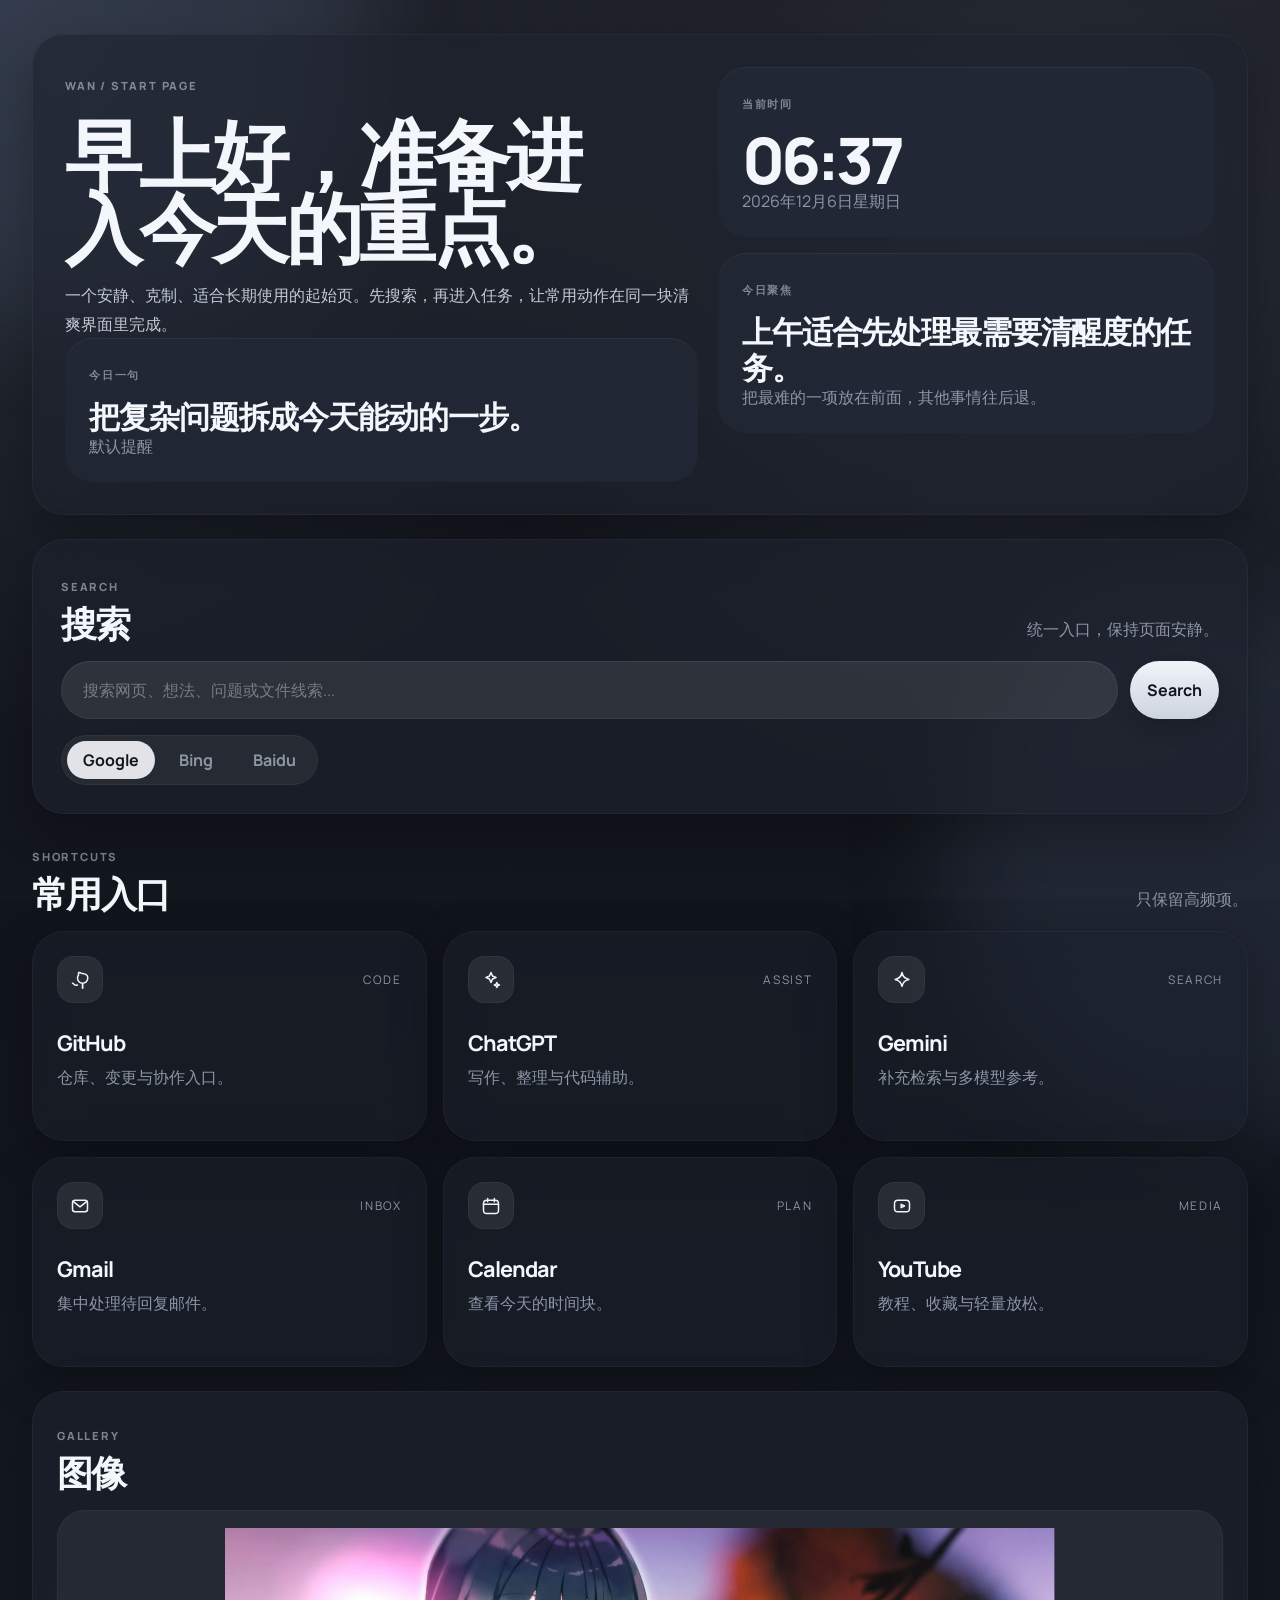
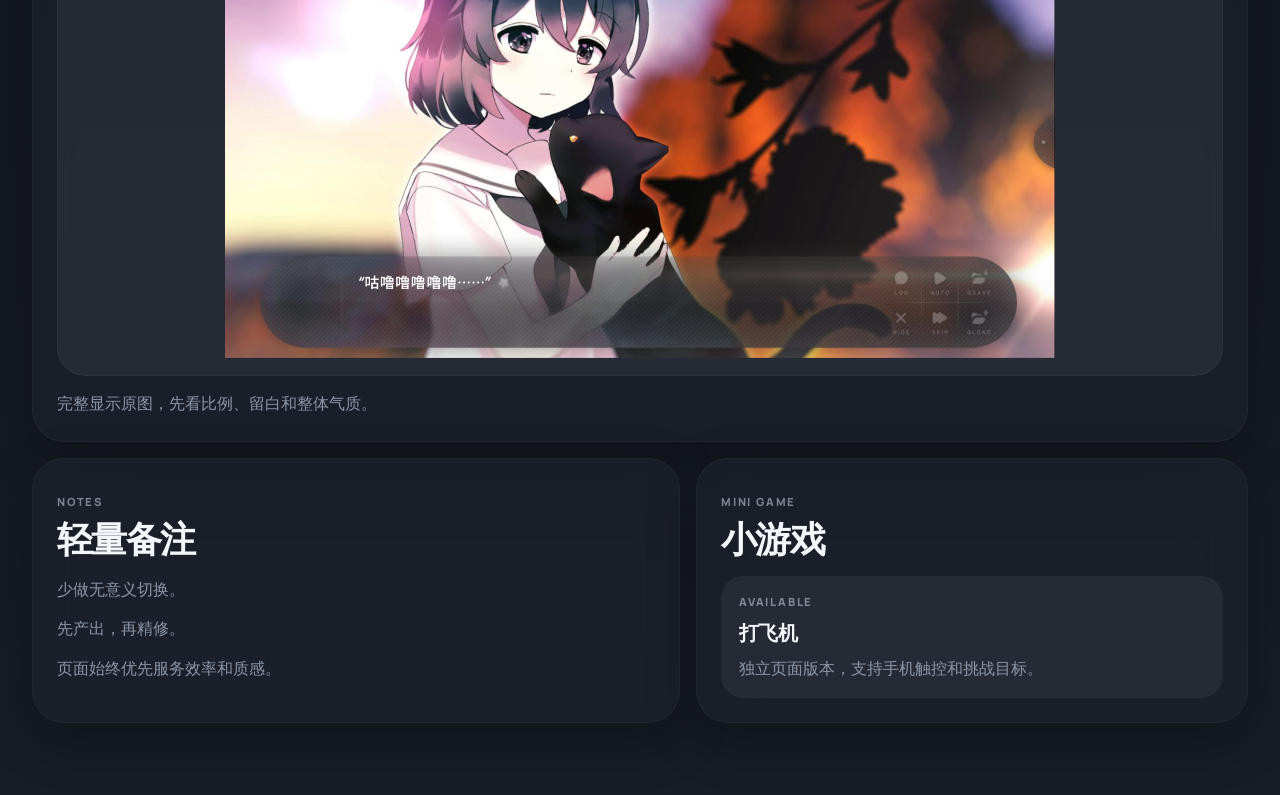
==== index.html @ d05aff0c "Refine start page layout and interactions" ====
<!DOCTYPE html>
<html lang="zh-CN">
  <head>
    <meta charset="UTF-8" />
    <meta name="viewport" content="width=device-width, initial-scale=1.0" />
    <meta
      name="description"
      content="Apple-inspired personal start page for search, shortcuts, and daily focus."
    />
    <title>Wan Start Page</title>
    <link rel="preconnect" href="https://fonts.googleapis.com" />
    <link rel="preconnect" href="https://fonts.gstatic.com" crossorigin />
    <link
      href="https://fonts.googleapis.com/css2?family=Manrope:wght@400;500;600;700;800&display=swap"
      rel="stylesheet"
    />
    <link rel="stylesheet" href="./styles.css" />
  </head>
  <body>
    <div class="page-shell">
      <div class="ambient ambient-top"></div>
      <div class="ambient ambient-bottom"></div>

      <main class="layout">
        <section class="hero glass-card">
          <div class="hero-copy">
            <p class="eyebrow">WAN / START PAGE</p>
            <h1 id="greetingTitle">早上好，准备进入今天的重点。</h1>
            <p class="hero-text">
              一个安静、克制、适合长期使用的起始页。先搜索，再进入任务，让常用动作在同一块清爽界面里完成。
            </p>

            <article class="quote-card interactive-panel" id="quoteCard" role="button" tabindex="0" aria-label="点击切换语录">
              <span class="mini-label">今日一句</span>
              <strong id="quoteText" class="quote-main">先做关键事，再看噪音。</strong>
              <span id="quoteSource" class="quote-meta">语录加载中</span>
            </article>
          </div>

          <aside class="hero-side">
            <article class="time-card">
              <span class="mini-label">当前时间</span>
              <strong id="clockText" class="clock-text">00:00</strong>
              <span id="dateText" class="quote-meta">加载中</span>
            </article>

            <article class="focus-card">
              <span class="mini-label">今日聚焦</span>
              <strong id="focusTitle" class="focus-main">保持一个清晰的主任务。</strong>
              <span id="focusMeta" class="quote-meta">减少上下文切换，给重要事情留完整时间块。</span>
            </article>
          </aside>
        </section>

        <section class="search-panel glass-card">
          <div class="section-heading">
            <div>
              <p class="eyebrow">SEARCH</p>
              <h2>搜索</h2>
            </div>
            <p class="section-copy">统一入口，保持页面安静。</p>
          </div>

          <form id="searchForm" class="search-form">
            <label class="sr-only" for="searchInput">搜索内容</label>
            <input id="searchInput" name="q" type="search" placeholder="搜索网页、想法、问题或文件线索..." autocomplete="off" />
            <button type="submit" class="primary-button">Search</button>
          </form>

          <div class="engine-switch" role="tablist" aria-label="Search engines">
            <button class="engine-pill is-active" type="button" data-engine="google">Google</button>
            <button class="engine-pill" type="button" data-engine="bing">Bing</button>
            <button class="engine-pill" type="button" data-engine="baidu">Baidu</button>
          </div>
        </section>

        <section class="links-panel">
          <div class="section-heading">
            <div>
              <p class="eyebrow">SHORTCUTS</p>
              <h2>常用入口</h2>
            </div>
            <p class="section-copy">只保留高频项。</p>
          </div>

          <div id="quickLinksGrid" class="links-grid"></div>
        </section>

        <section class="dashboard-grid">
          <article class="glass-card gallery-card">
            <div class="section-heading compact">
              <div>
                <p class="eyebrow">GALLERY</p>
                <h2>图像</h2>
              </div>
            </div>

            <div class="gallery-frame interactive-panel" id="galleryFrame" role="button" tabindex="0" aria-label="点击切换图片">
              <img id="galleryImage" src="./assets/gallery/hero-reference.jpg" alt="Gallery preview" />
            </div>
            <p id="galleryCaption" class="section-copy gallery-caption">完整显示原图，观察比例与气质。</p>
          </article>

          <article class="glass-card notes-card">
            <div class="section-heading compact">
              <div>
                <p class="eyebrow">NOTES</p>
                <h2>轻量备注</h2>
              </div>
            </div>

            <div class="notes-body">
              <p>少做无意义切换。</p>
              <p>先产出，再精修。</p>
              <p>页面始终优先服务效率和质感。</p>
            </div>
          </article>

          <article class="glass-card game-card">
            <div class="section-heading compact">
              <div>
                <p class="eyebrow">MINI GAME</p>
                <h2>小游戏</h2>
              </div>
            </div>

            <a class="game-entry" href="./games/shooter.html">
              <span class="mini-label">AVAILABLE</span>
              <strong>打飞机</strong>
              <span class="quote-meta">独立页面版本，支持手机触控和挑战目标。</span>
            </a>
          </article>
        </section>
      </main>
    </div>

    <script src="./script.js"></script>
  </body>
</html>
---- styles.css ----
:root {
  --bg: #0d1016;
  --bg-2: #171c25;
  --surface: rgba(29, 35, 46, 0.62);
  --surface-strong: rgba(35, 42, 54, 0.76);
  --surface-soft: rgba(28, 34, 44, 0.52);
  --text: #f3f6fb;
  --text-soft: #c3cad6;
  --text-faint: #8d96a7;
  --line: rgba(255, 255, 255, 0.06);
  --shadow: 0 18px 50px rgba(0, 0, 0, 0.28);
  --shadow-hover: 0 22px 58px rgba(0, 0, 0, 0.34);
  --focus-ring: rgba(166, 176, 193, 0.2);
  --accent: #d3d9e4;
  --accent-strong: #f1f4fa;
  --radius-hero: 32px;
  --radius-card: 28px;
  --radius-inner: 22px;
  --space-1: 12px;
  --space-2: 16px;
  --space-3: 20px;
  --space-4: 24px;
  --space-5: 28px;
  --space-6: 32px;
  --max-width: 1260px;
}

* {
  box-sizing: border-box;
}

html,
body {
  min-height: 100%;
}

body {
  margin: 0;
  color: var(--text);
  font-family: "Manrope", sans-serif;
  background:
    radial-gradient(circle at top left, rgba(110, 126, 158, 0.22), transparent 28%),
    radial-gradient(circle at 82% 8%, rgba(140, 154, 182, 0.16), transparent 26%),
    linear-gradient(180deg, var(--bg) 0%, var(--bg-2) 100%);
  opacity: 0;
  transition: opacity 700ms ease;
}

body.is-ready {
  opacity: 1;
}

body::before {
  content: "";
  position: fixed;
  inset: 0;
  pointer-events: none;
  background: linear-gradient(rgba(255, 255, 255, 0.04), rgba(255, 255, 255, 0.01));
}

.page-shell {
  position: relative;
  overflow: hidden;
}

.ambient {
  position: fixed;
  width: 34rem;
  height: 34rem;
  border-radius: 999px;
  filter: blur(50px);
  pointer-events: none;
  opacity: 0.65;
}

.ambient-top {
  top: -13rem;
  left: -11rem;
  background: rgba(90, 106, 136, 0.34);
}

.ambient-bottom {
  right: -13rem;
  bottom: -15rem;
  background: rgba(72, 84, 108, 0.42);
}

.layout {
  position: relative;
  z-index: 1;
  max-width: var(--max-width);
  margin: 0 auto;
  padding: 34px 22px 72px;
}

.glass-card {
  background: var(--surface);
  border: 1px solid rgba(255, 255, 255, 0.04);
  border-radius: var(--radius-hero);
  box-shadow: var(--shadow);
  backdrop-filter: blur(22px);
  -webkit-backdrop-filter: blur(22px);
}

.hero,
.search-panel,
.gallery-card,
.notes-card,
.game-card,
.link-card {
  transition: transform 220ms ease, box-shadow 220ms ease, background 220ms ease;
}

.hero:hover,
.search-panel:hover,
.gallery-card:hover,
.notes-card:hover,
.game-card:hover,
.link-card:hover {
  transform: translateY(-2px);
  box-shadow: var(--shadow-hover);
}

.eyebrow,
.mini-label {
  display: inline-block;
  letter-spacing: 0.16em;
  text-transform: uppercase;
  font-size: 0.7rem;
  color: rgba(198, 206, 219, 0.58);
  font-weight: 800;
}

.hero {
  display: grid;
  grid-template-columns: minmax(0, 1.12fr) minmax(320px, 0.88fr);
  gap: var(--space-3);
  padding: 32px;
}

.hero-copy h1,
.section-heading h2,
.link-title {
  margin: 0;
  letter-spacing: -0.045em;
}

.hero-copy h1 {
  margin-top: 14px;
  max-width: 10ch;
  font-size: clamp(3rem, 6vw, 5.35rem);
  line-height: 0.94;
  font-weight: 800;
}

.hero-text {
  max-width: 42rem;
  margin: 18px 0 0;
  color: var(--text-soft);
  font-size: 1rem;
  line-height: 1.8;
}

.subtle-button,
.primary-button {
  min-height: 44px;
  padding: 0 17px;
  border: 0;
  border-radius: 999px;
  font: inherit;
  font-weight: 700;
  cursor: pointer;
  transition: transform 200ms ease, background 200ms ease, box-shadow 200ms ease, color 200ms ease;
}

.subtle-button {
  color: var(--accent);
  background: rgba(255, 255, 255, 0.08);
  box-shadow: inset 0 0 0 1px rgba(255, 255, 255, 0.05);
}

.primary-button {
  color: #11151c;
  background: linear-gradient(180deg, #f0f3f9 0%, #ccd4df 100%);
  box-shadow: 0 10px 22px rgba(0, 0, 0, 0.16);
}

.subtle-button:hover,
.subtle-button:focus-visible,
.primary-button:hover,
.primary-button:focus-visible,
.engine-pill:hover,
.engine-pill:focus-visible,
.glass-card:active,
.link-card:active,
.game-entry:hover,
.game-entry:focus-visible,
.interactive-panel:active {
  transform: translateY(-1px);
}

.glass-card:active,
.link-card:active,
.game-entry:active,
.interactive-panel:active {
  transform: translateY(1px) scale(0.996);
}

.subtle-button:focus-visible,
.primary-button:focus-visible,
.search-form input:focus-visible,
.engine-pill:focus-visible,
.interactive-panel:focus-visible,
.link-card:focus-visible,
.game-entry:focus-visible {
  outline: none;
  box-shadow: 0 0 0 4px var(--focus-ring);
}

.quote-card,
.time-card,
.focus-card {
  padding: 24px;
  border-radius: var(--radius-card);
  background: var(--surface-strong);
  box-shadow: inset 0 1px 0 rgba(255, 255, 255, 0.05);
}

.hero-side {
  display: grid;
  gap: var(--space-2);
  align-content: start;
}

.quote-main,
.focus-main {
  display: block;
  margin-top: 14px;
  font-size: clamp(1.38rem, 2.7vw, 1.96rem);
  line-height: 1.16;
  font-weight: 700;
  letter-spacing: -0.035em;
}

.clock-text {
  display: block;
  margin-top: 18px;
  font-size: clamp(2.8rem, 5vw, 4.5rem);
  line-height: 0.92;
  letter-spacing: -0.06em;
  font-weight: 800;
}

.quote-meta,
.section-copy,
.notes-body p,
.link-description,
.gallery-caption {
  color: var(--text-faint);
}

.search-panel,
.links-panel,
.dashboard-grid {
  margin-top: 24px;
}

.search-panel {
  padding: 28px;
}

.section-heading {
  display: flex;
  align-items: end;
  justify-content: space-between;
  gap: var(--space-2);
  margin-bottom: 18px;
}

.section-heading.compact {
  align-items: start;
  margin-bottom: 18px;
}

.section-heading h2 {
  font-size: clamp(1.78rem, 3vw, 2.28rem);
  line-height: 1.04;
  font-weight: 750;
}

.section-copy {
  margin: 0;
  max-width: 24rem;
  line-height: 1.68;
  text-align: right;
}

.search-form {
  display: flex;
  gap: var(--space-1);
}

.search-form input {
  flex: 1;
  min-width: 0;
  min-height: 58px;
  padding: 0 22px;
  font: inherit;
  font-size: 1rem;
  color: var(--text);
  background: rgba(255, 255, 255, 0.09);
  border: 0;
  border-radius: 999px;
  box-shadow:
    inset 0 0 0 1px rgba(255, 255, 255, 0.05),
    inset 0 1px 0 rgba(255, 255, 255, 0.04);
}

.search-form input::placeholder {
  color: rgba(205, 211, 222, 0.46);
}

.engine-switch {
  display: inline-flex;
  gap: 8px;
  margin-top: 16px;
  padding: 6px;
  border-radius: 999px;
  background: rgba(255, 255, 255, 0.06);
  box-shadow: inset 0 0 0 1px rgba(255, 255, 255, 0.04);
}

.engine-pill {
  min-height: 38px;
  padding: 0 16px;
  border: 0;
  border-radius: 999px;
  background: transparent;
  color: var(--text-faint);
  font: inherit;
  font-weight: 700;
  cursor: pointer;
  transition: background 200ms ease, color 200ms ease, transform 200ms ease;
}

.engine-pill.is-active {
  background: rgba(241, 244, 250, 0.92);
  color: #12161d;
}

.links-grid {
  display: grid;
  grid-template-columns: repeat(3, minmax(0, 1fr));
  gap: var(--space-2);
}

.link-card {
  display: flex;
  flex-direction: column;
  min-height: 210px;
  padding: 24px;
  color: inherit;
  text-decoration: none;
  background: var(--surface-soft);
}

.link-top {
  display: flex;
  align-items: center;
  justify-content: space-between;
  gap: 14px;
}

.link-icon {
  display: inline-flex;
  align-items: center;
  justify-content: center;
  width: 2.9rem;
  height: 2.9rem;
  border-radius: 16px;
  background: rgba(255, 255, 255, 0.08);
  box-shadow: inset 0 0 0 1px rgba(255, 255, 255, 0.04);
  color: var(--accent-strong);
}

.link-icon svg {
  width: 20px;
  height: 20px;
  stroke: currentColor;
}

.link-domain {
  color: var(--text-faint);
  font-size: 0.74rem;
  letter-spacing: 0.14em;
  text-transform: uppercase;
}

.link-title {
  margin-top: 28px;
  font-size: 1.35rem;
  font-weight: 740;
  line-height: 1.1;
}

.link-description {
  margin: 10px 0 0;
  line-height: 1.72;
}

.dashboard-grid {
  display: grid;
  grid-template-columns: 1.08fr 0.92fr;
  gap: var(--space-2);
}

.gallery-card,
.notes-card,
.game-card {
  padding: 24px;
}

.gallery-card {
  grid-column: span 2;
}

.gallery-frame {
  display: flex;
  align-items: center;
  justify-content: center;
  min-height: 290px;
  margin-top: 6px;
  padding: 18px;
  border-radius: var(--radius-card);
  background: rgba(255, 255, 255, 0.05);
  box-shadow: inset 0 0 0 1px rgba(255, 255, 255, 0.04);
  overflow: hidden;
}

.gallery-frame img {
  display: block;
  width: 100%;
  height: auto;
  max-height: 430px;
  object-fit: contain;
}

.gallery-caption {
  margin-top: 14px;
  text-align: left;
}

.notes-body p {
  margin: 0 0 12px;
  line-height: 1.72;
}

.notes-body p:last-child {
  margin-bottom: 0;
}

.game-entry {
  display: grid;
  gap: 10px;
  margin-top: 2px;
  padding: 18px;
  border-radius: var(--radius-inner);
  background: rgba(255, 255, 255, 0.05);
  text-decoration: none;
  color: inherit;
}

.interactive-panel {
  cursor: pointer;
  user-select: none;
}

.interactive-panel:hover {
  transform: translateY(-1px);
}

.game-entry strong {
  font-size: 1.24rem;
  letter-spacing: -0.03em;
}

.sr-only {
  position: absolute;
  width: 1px;
  height: 1px;
  padding: 0;
  margin: -1px;
  overflow: hidden;
  clip: rect(0, 0, 0, 0);
  white-space: nowrap;
  border: 0;
}

@media (max-width: 960px) {
  .hero,
  .dashboard-grid,
  .links-grid {
    grid-template-columns: 1fr;
  }

  .gallery-card {
    grid-column: span 1;
  }

  .section-heading {
    flex-direction: column;
    align-items: start;
  }

  .section-copy {
    text-align: left;
  }
}

@media (max-width: 640px) {
  .layout {
    padding: 18px 14px 42px;
  }

  .hero,
  .search-panel,
  .gallery-card,
  .notes-card,
  .game-card,
  .link-card {
    padding: 20px;
  }

  .search-form {
    flex-direction: column;
  }

  .primary-button {
    min-height: 52px;
  }

  .engine-switch {
    width: 100%;
    justify-content: space-between;
  }

  .engine-pill {
    flex: 1;
  }

  .hero-copy h1 {
    max-width: none;
  }

  .clock-text {
    font-size: 3rem;
  }
}
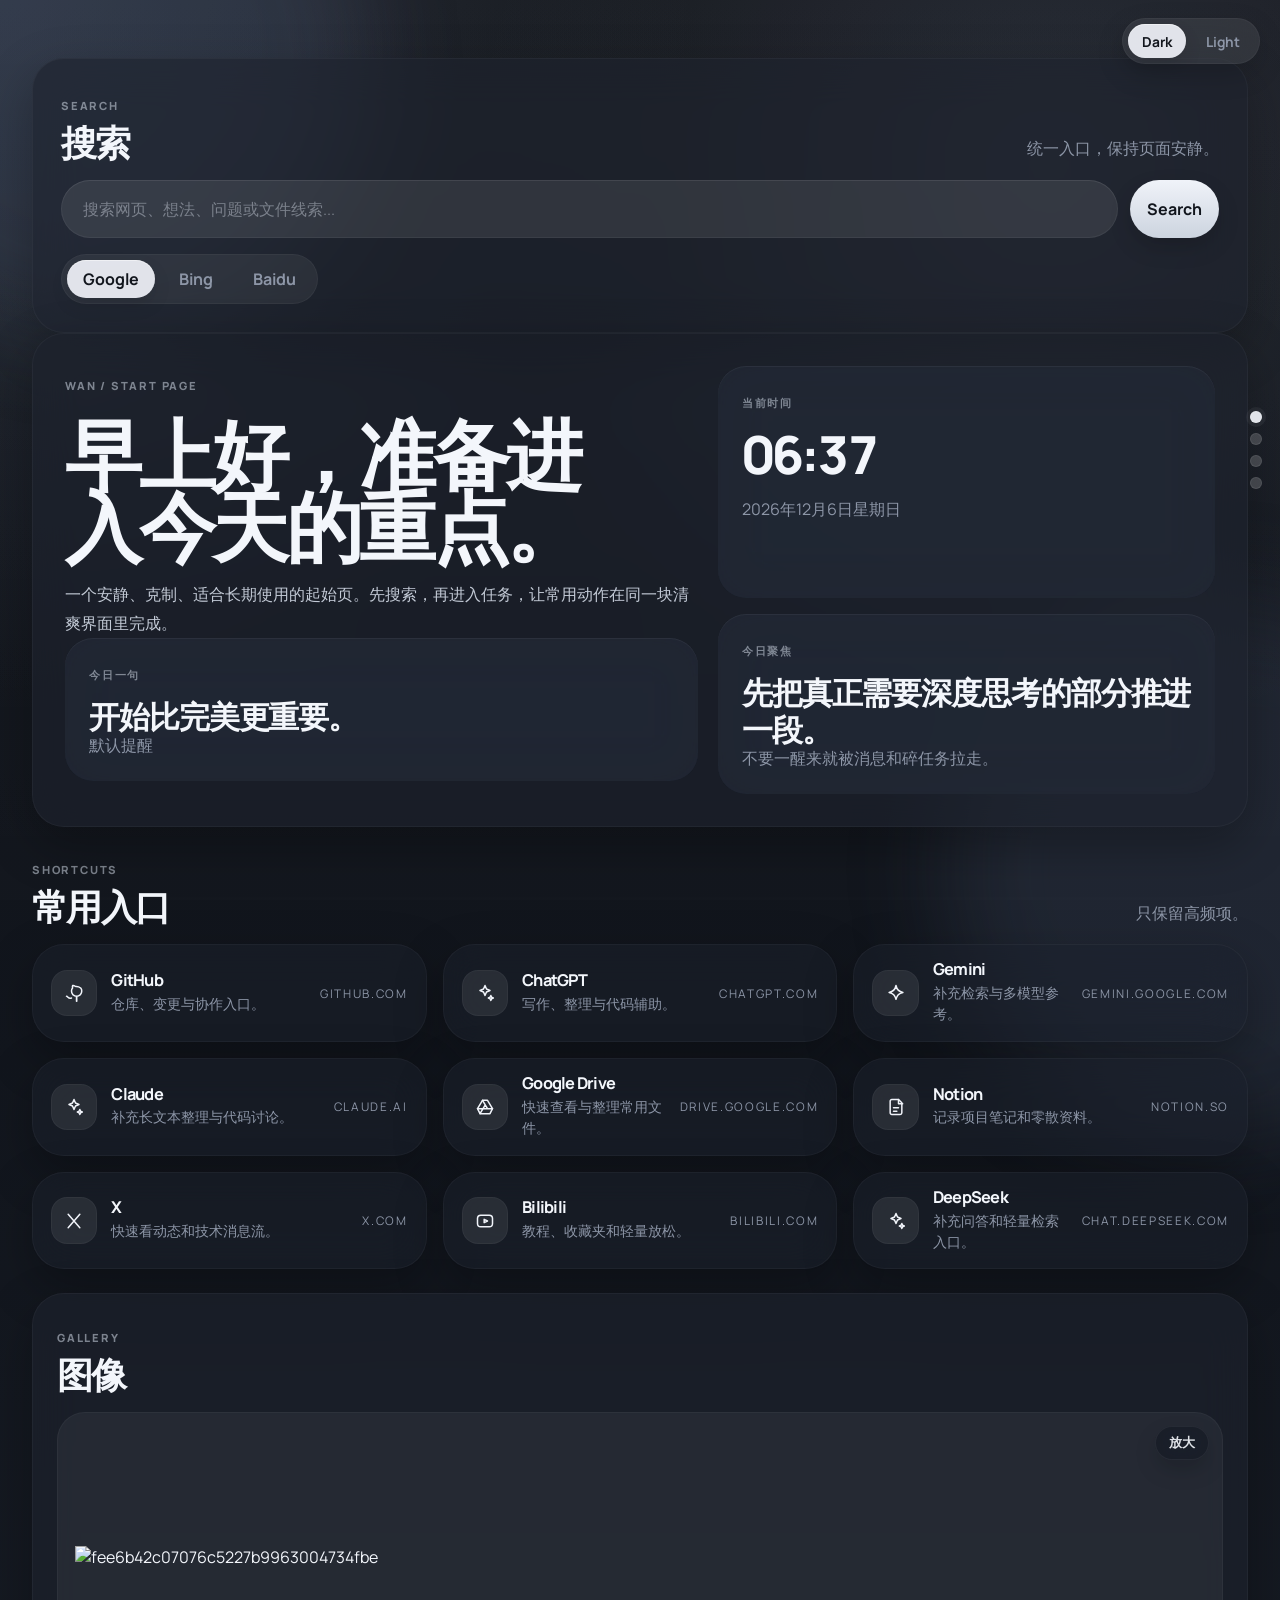
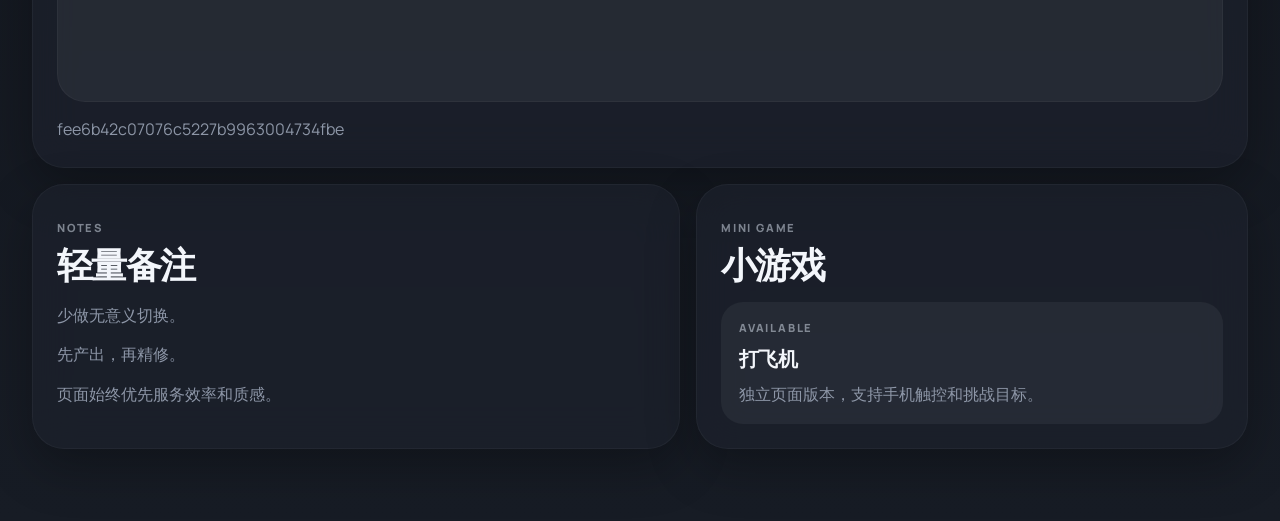
==== commit 63a94226: "Improve gallery workflow and interaction polish" ====
--- a/index.html
+++ b/index.html
@@ -21,8 +21,21 @@
       <div class="ambient ambient-top"></div>
       <div class="ambient ambient-bottom"></div>
 
+      <div class="theme-switch" role="group" aria-label="主题切换">
+        <span class="segment-highlight" aria-hidden="true"></span>
+        <button id="themeDarkButton" class="theme-button is-active" type="button" aria-pressed="true">Dark</button>
+        <button id="themeLightButton" class="theme-button" type="button" aria-pressed="false">Light</button>
+      </div>
+
+      <nav class="section-rail" aria-label="页面导航">
+        <button class="rail-dot is-active" type="button" data-target="searchSection" data-label="搜索"></button>
+        <button class="rail-dot" type="button" data-target="heroSection" data-label="首页"></button>
+        <button class="rail-dot" type="button" data-target="shortcutsSection" data-label="常用入口"></button>
+        <button class="rail-dot" type="button" data-target="dashboardSection" data-label="下方卡片"></button>
+      </nav>
+
       <main class="layout">
-        <section class="hero glass-card">
+        <section class="hero glass-card" id="heroSection">
           <div class="hero-copy">
             <p class="eyebrow">WAN / START PAGE</p>
             <h1 id="greetingTitle">早上好，准备进入今天的重点。</h1>
@@ -38,13 +51,13 @@
           </div>
 
           <aside class="hero-side">
-            <article class="time-card">
+            <article class="time-card interactive-panel" id="timeCard" role="button" tabindex="0" aria-label="点击切换详细时间显示">
               <span class="mini-label">当前时间</span>
               <strong id="clockText" class="clock-text">00:00</strong>
               <span id="dateText" class="quote-meta">加载中</span>
             </article>
 
-            <article class="focus-card">
+            <article class="focus-card interactive-panel" id="focusCard" role="button" tabindex="0" aria-label="点击切换今日聚焦文案">
               <span class="mini-label">今日聚焦</span>
               <strong id="focusTitle" class="focus-main">保持一个清晰的主任务。</strong>
               <span id="focusMeta" class="quote-meta">减少上下文切换，给重要事情留完整时间块。</span>
@@ -52,7 +65,7 @@
           </aside>
         </section>
 
-        <section class="search-panel glass-card">
+        <section class="search-panel glass-card" id="searchSection">
           <div class="section-heading">
             <div>
               <p class="eyebrow">SEARCH</p>
@@ -68,13 +81,14 @@
           </form>
 
           <div class="engine-switch" role="tablist" aria-label="Search engines">
+            <span class="segment-highlight" aria-hidden="true"></span>
             <button class="engine-pill is-active" type="button" data-engine="google">Google</button>
             <button class="engine-pill" type="button" data-engine="bing">Bing</button>
             <button class="engine-pill" type="button" data-engine="baidu">Baidu</button>
           </div>
         </section>
 
-        <section class="links-panel">
+        <section class="links-panel" id="shortcutsSection">
           <div class="section-heading">
             <div>
               <p class="eyebrow">SHORTCUTS</p>
@@ -86,7 +100,7 @@
           <div id="quickLinksGrid" class="links-grid"></div>
         </section>
 
-        <section class="dashboard-grid">
+        <section class="dashboard-grid" id="dashboardSection">
           <article class="glass-card gallery-card">
             <div class="section-heading compact">
               <div>
@@ -96,6 +110,9 @@
             </div>
 
             <div class="gallery-frame interactive-panel" id="galleryFrame" role="button" tabindex="0" aria-label="点击切换图片">
+              <button id="galleryZoomButton" class="gallery-zoom-button" type="button" aria-label="放大查看当前图片">
+                放大
+              </button>
               <img id="galleryImage" src="./assets/gallery/hero-reference.jpg" alt="Gallery preview" />
             </div>
             <p id="galleryCaption" class="section-copy gallery-caption">完整显示原图，观察比例与气质。</p>
@@ -134,6 +151,12 @@
       </main>
     </div>
 
+    <div id="galleryLightbox" class="gallery-lightbox" aria-hidden="true">
+      <button id="galleryLightboxClose" class="gallery-lightbox-close" type="button" aria-label="关闭放大预览">关闭</button>
+      <img id="galleryLightboxImage" class="gallery-lightbox-image" src="" alt="" />
+      <p id="galleryLightboxCaption" class="gallery-lightbox-caption"></p>
+    </div>
+
     <script src="./script.js"></script>
   </body>
 </html>
--- a/styles.css
+++ b/styles.css
@@ -25,6 +25,23 @@
   --max-width: 1260px;
 }
 
+body[data-theme="light"] {
+  --bg: #f3f4f6;
+  --bg-2: #eceef1;
+  --surface: rgba(255, 255, 255, 0.7);
+  --surface-strong: rgba(255, 255, 255, 0.82);
+  --surface-soft: rgba(255, 255, 255, 0.52);
+  --text: #13161b;
+  --text-soft: #4a5160;
+  --text-faint: #7d8593;
+  --line: rgba(15, 23, 36, 0.05);
+  --shadow: 0 18px 50px rgba(21, 29, 43, 0.06);
+  --shadow-hover: 0 22px 58px rgba(21, 29, 43, 0.09);
+  --focus-ring: rgba(162, 173, 191, 0.28);
+  --accent: #5a6577;
+  --accent-strong: #252b35;
+}
+
 * {
   box-sizing: border-box;
 }
@@ -46,6 +63,29 @@
   transition: opacity 700ms ease;
 }
 
+body,
+body *:not(input):not(textarea):not([contenteditable="true"]) {
+  -webkit-user-select: none;
+  user-select: none;
+}
+
+input,
+textarea,
+[contenteditable="true"] {
+  -webkit-user-select: text;
+  user-select: text;
+}
+
+body *::selection {
+  background: transparent;
+}
+
+input::selection,
+textarea::selection,
+[contenteditable="true"]::selection {
+  background: rgba(124, 148, 255, 0.28);
+}
+
 body.is-ready {
   opacity: 1;
 }
@@ -63,6 +103,176 @@
   overflow: hidden;
 }
 
+.theme-switch {
+  position: fixed;
+  top: 18px;
+  right: 20px;
+  z-index: 3;
+  display: inline-flex;
+  gap: 6px;
+  padding: 6px;
+  border-radius: 999px;
+  background: rgba(255, 255, 255, 0.08);
+  box-shadow:
+    inset 0 0 0 1px rgba(255, 255, 255, 0.04),
+    0 10px 28px rgba(0, 0, 0, 0.16);
+  backdrop-filter: blur(18px);
+  -webkit-backdrop-filter: blur(18px);
+  isolation: isolate;
+  touch-action: none;
+}
+
+.section-rail {
+  position: fixed;
+  top: 50%;
+  right: 18px;
+  z-index: 3;
+  display: flex;
+  flex-direction: column;
+  gap: 10px;
+  transform: translateY(-50%);
+}
+
+.rail-dot {
+  position: relative;
+  width: 12px;
+  height: 12px;
+  padding: 0;
+  border: 0;
+  border-radius: 999px;
+  background: rgba(255, 255, 255, 0.18);
+  box-shadow: inset 0 0 0 1px rgba(255, 255, 255, 0.08);
+  cursor: pointer;
+  transition: transform 180ms ease, background 180ms ease, box-shadow 180ms ease;
+}
+
+.rail-dot:hover,
+.rail-dot:focus-visible {
+  transform: scale(1.08);
+  outline: none;
+}
+
+.rail-dot.is-active {
+  background: rgba(241, 244, 250, 0.92);
+  box-shadow:
+    0 0 0 4px rgba(255, 255, 255, 0.05),
+    inset 0 0 0 1px rgba(255, 255, 255, 0.18);
+}
+
+.rail-dot::after {
+  content: attr(data-label);
+  position: absolute;
+  top: 50%;
+  right: calc(100% + 14px);
+  transform: translateY(-50%) translateX(6px);
+  padding: 8px 12px;
+  border-radius: 999px;
+  background: rgba(23, 28, 37, 0.84);
+  color: rgba(243, 246, 251, 0.92);
+  font-size: 0.8rem;
+  font-weight: 700;
+  white-space: nowrap;
+  opacity: 0;
+  pointer-events: none;
+  box-shadow:
+    inset 0 0 0 1px rgba(255, 255, 255, 0.04),
+    0 12px 28px rgba(0, 0, 0, 0.18);
+  backdrop-filter: blur(14px);
+  -webkit-backdrop-filter: blur(14px);
+  transition: opacity 180ms ease, transform 180ms ease;
+}
+
+.rail-dot:hover::after,
+.rail-dot:focus-visible::after {
+  opacity: 1;
+  transform: translateY(-50%) translateX(0);
+}
+
+body[data-theme="light"] .rail-dot {
+  background: rgba(34, 39, 47, 0.14);
+  box-shadow: inset 0 0 0 1px rgba(18, 24, 33, 0.06);
+}
+
+body[data-theme="light"] .rail-dot.is-active {
+  background: rgba(34, 39, 47, 0.92);
+  box-shadow:
+    0 0 0 4px rgba(18, 24, 33, 0.05),
+    inset 0 0 0 1px rgba(255, 255, 255, 0.1);
+}
+
+body[data-theme="light"] .rail-dot::after {
+  background: rgba(255, 255, 255, 0.82);
+  color: #1a1f28;
+  box-shadow:
+    inset 0 0 0 1px rgba(18, 24, 33, 0.05),
+    0 12px 28px rgba(21, 29, 43, 0.08);
+}
+
+.theme-button {
+  position: relative;
+  z-index: 1;
+  min-height: 34px;
+  padding: 0 14px;
+  border: 0;
+  border-radius: 999px;
+  background: transparent;
+  color: var(--text-faint);
+  font: inherit;
+  font-size: 0.86rem;
+  font-weight: 700;
+  cursor: pointer;
+  transition: background 200ms ease, color 200ms ease, transform 200ms ease;
+}
+
+.theme-button:hover,
+.theme-button:focus-visible {
+  transform: translateY(-1px);
+  outline: none;
+}
+
+.theme-button.is-active {
+  color: #12161d;
+}
+
+body[data-theme="light"] .theme-switch {
+  background: rgba(255, 255, 255, 0.66);
+  box-shadow:
+    inset 0 0 0 1px rgba(18, 24, 33, 0.05),
+    0 12px 30px rgba(21, 29, 43, 0.08);
+}
+
+body[data-theme="light"] .theme-button.is-active {
+  color: #fff;
+}
+
+.segment-highlight {
+  position: absolute;
+  top: 6px;
+  left: 6px;
+  width: 0;
+  height: calc(100% - 12px);
+  border-radius: 999px;
+  background: rgba(241, 244, 250, 0.92);
+  box-shadow:
+    inset 0 1px 0 rgba(255, 255, 255, 0.46),
+    0 8px 18px rgba(0, 0, 0, 0.1);
+  transform: translateX(0);
+  transition:
+    transform 340ms cubic-bezier(0.22, 0.8, 0.2, 1),
+    width 340ms cubic-bezier(0.22, 0.8, 0.2, 1),
+    opacity 180ms ease;
+  pointer-events: none;
+  z-index: 0;
+  will-change: transform, width;
+}
+
+body[data-theme="light"] .segment-highlight {
+  background: rgba(34, 39, 47, 0.94);
+  box-shadow:
+    inset 0 1px 0 rgba(255, 255, 255, 0.08),
+    0 8px 18px rgba(21, 29, 43, 0.08);
+}
+
 .ambient {
   position: fixed;
   width: 34rem;
@@ -90,16 +300,24 @@
   z-index: 1;
   max-width: var(--max-width);
   margin: 0 auto;
+  display: flex;
+  flex-direction: column;
   padding: 34px 22px 72px;
 }
 
+.search-panel {
+  order: -1;
+}
+
 .glass-card {
+  position: relative;
   background: var(--surface);
   border: 1px solid rgba(255, 255, 255, 0.04);
   border-radius: var(--radius-hero);
   box-shadow: var(--shadow);
   backdrop-filter: blur(22px);
   -webkit-backdrop-filter: blur(22px);
+  overflow: hidden;
 }
 
 .hero,
@@ -163,6 +381,7 @@
 
 .subtle-button,
 .primary-button {
+  position: relative;
   min-height: 44px;
   padding: 0 17px;
   border: 0;
@@ -224,6 +443,12 @@
   border-radius: var(--radius-card);
   background: var(--surface-strong);
   box-shadow: inset 0 1px 0 rgba(255, 255, 255, 0.05);
+  backdrop-filter: blur(24px);
+  -webkit-backdrop-filter: blur(24px);
+}
+
+.time-card {
+  min-height: 232px;
 }
 
 .hero-side {
@@ -245,10 +470,12 @@
 .clock-text {
   display: block;
   margin-top: 18px;
-  font-size: clamp(2.8rem, 5vw, 4.5rem);
+  min-height: 4.2rem;
+  font-size: clamp(2.2rem, 4.1vw, 3.4rem);
   line-height: 0.92;
   letter-spacing: -0.06em;
   font-weight: 800;
+  font-variant-numeric: tabular-nums;
 }
 
 .quote-meta,
@@ -321,6 +548,7 @@
 }
 
 .engine-switch {
+  position: relative;
   display: inline-flex;
   gap: 8px;
   margin-top: 16px;
@@ -328,9 +556,13 @@
   border-radius: 999px;
   background: rgba(255, 255, 255, 0.06);
   box-shadow: inset 0 0 0 1px rgba(255, 255, 255, 0.04);
+  isolation: isolate;
+  touch-action: none;
 }
 
 .engine-pill {
+  position: relative;
+  z-index: 1;
   min-height: 38px;
   padding: 0 16px;
   border: 0;
@@ -344,7 +576,6 @@
 }
 
 .engine-pill.is-active {
-  background: rgba(241, 244, 250, 0.92);
   color: #12161d;
 }
 
@@ -355,20 +586,23 @@
 }
 
 .link-card {
-  display: flex;
-  flex-direction: column;
-  min-height: 210px;
-  padding: 24px;
+  position: relative;
+  display: grid;
+  grid-template-columns: auto 1fr auto;
+  align-items: center;
+  min-height: 0;
+  padding: 16px 18px;
+  gap: 14px;
   color: inherit;
   text-decoration: none;
   background: var(--surface-soft);
+  overflow: hidden;
 }
 
 .link-top {
   display: flex;
   align-items: center;
-  justify-content: space-between;
-  gap: 14px;
+  gap: 12px;
 }
 
 .link-icon {
@@ -394,18 +628,24 @@
   font-size: 0.74rem;
   letter-spacing: 0.14em;
   text-transform: uppercase;
+  justify-self: end;
 }
 
 .link-title {
-  margin-top: 28px;
-  font-size: 1.35rem;
+  margin: 0;
+  font-size: 1.02rem;
   font-weight: 740;
   line-height: 1.1;
 }
 
 .link-description {
-  margin: 10px 0 0;
-  line-height: 1.72;
+  margin: 4px 0 0;
+  font-size: 0.9rem;
+  line-height: 1.45;
+}
+
+.link-copy {
+  min-width: 0;
 }
 
 .dashboard-grid {
@@ -437,6 +677,43 @@
   overflow: hidden;
 }
 
+.gallery-zoom-button {
+  position: absolute;
+  top: 14px;
+  right: 14px;
+  z-index: 2;
+  min-height: 34px;
+  padding: 0 14px;
+  border: 0;
+  border-radius: 999px;
+  background: rgba(17, 22, 31, 0.58);
+  color: rgba(243, 246, 251, 0.92);
+  font: inherit;
+  font-size: 0.84rem;
+  font-weight: 700;
+  cursor: pointer;
+  box-shadow:
+    inset 0 0 0 1px rgba(255, 255, 255, 0.06),
+    0 10px 22px rgba(0, 0, 0, 0.16);
+  backdrop-filter: blur(14px);
+  -webkit-backdrop-filter: blur(14px);
+  transition: transform 180ms ease, background 180ms ease;
+}
+
+.gallery-zoom-button:hover,
+.gallery-zoom-button:focus-visible {
+  transform: translateY(-1px);
+  outline: none;
+}
+
+body[data-theme="light"] .gallery-zoom-button {
+  background: rgba(255, 255, 255, 0.72);
+  color: #18202b;
+  box-shadow:
+    inset 0 0 0 1px rgba(18, 24, 33, 0.06),
+    0 10px 22px rgba(21, 29, 43, 0.08);
+}
+
 .gallery-frame img {
   display: block;
   width: 100%;
@@ -450,6 +727,64 @@
   text-align: left;
 }
 
+.gallery-lightbox {
+  position: fixed;
+  inset: 0;
+  z-index: 20;
+  display: flex;
+  flex-direction: column;
+  align-items: center;
+  justify-content: center;
+  gap: 16px;
+  padding: 24px;
+  background: rgba(8, 10, 16, 0.82);
+  backdrop-filter: blur(16px);
+  -webkit-backdrop-filter: blur(16px);
+  opacity: 0;
+  pointer-events: none;
+  transition: opacity 200ms ease;
+}
+
+.gallery-lightbox.is-open {
+  opacity: 1;
+  pointer-events: auto;
+}
+
+.gallery-lightbox-image {
+  display: block;
+  max-width: min(92vw, 1440px);
+  max-height: 76vh;
+  width: auto;
+  height: auto;
+  border-radius: 22px;
+  box-shadow: 0 20px 48px rgba(0, 0, 0, 0.34);
+}
+
+.gallery-lightbox-caption {
+  margin: 0;
+  color: rgba(232, 236, 244, 0.88);
+  text-align: center;
+  line-height: 1.6;
+}
+
+.gallery-lightbox-close {
+  position: absolute;
+  top: 22px;
+  right: 22px;
+  min-height: 38px;
+  padding: 0 14px;
+  border: 0;
+  border-radius: 999px;
+  background: rgba(255, 255, 255, 0.08);
+  color: rgba(243, 246, 251, 0.92);
+  font: inherit;
+  font-weight: 700;
+  cursor: pointer;
+  box-shadow: inset 0 0 0 1px rgba(255, 255, 255, 0.06);
+  backdrop-filter: blur(14px);
+  -webkit-backdrop-filter: blur(14px);
+}
+
 .notes-body p {
   margin: 0 0 12px;
   line-height: 1.72;
@@ -460,6 +795,7 @@
 }
 
 .game-entry {
+  position: relative;
   display: grid;
   gap: 10px;
   margin-top: 2px;
@@ -468,15 +804,52 @@
   background: rgba(255, 255, 255, 0.05);
   text-decoration: none;
   color: inherit;
+  overflow: hidden;
 }
 
 .interactive-panel {
+  position: relative;
   cursor: pointer;
   user-select: none;
+  overflow: hidden;
 }
 
 .interactive-panel:hover {
   transform: translateY(-1px);
+}
+
+.ripple-host {
+  isolation: isolate;
+}
+
+.ripple-wave {
+  position: absolute;
+  left: 0;
+  top: 0;
+  width: 14px;
+  height: 14px;
+  border-radius: 999px;
+  pointer-events: none;
+  transform: translate(-50%, -50%) scale(0);
+  background: radial-gradient(circle, rgba(255, 255, 255, 0.22) 0%, rgba(255, 255, 255, 0.1) 38%, rgba(255, 255, 255, 0) 68%);
+  animation: ripple-wave 520ms cubic-bezier(0.22, 0.61, 0.36, 1) forwards;
+  z-index: 0;
+}
+
+body[data-theme="light"] .ripple-wave {
+  background: radial-gradient(circle, rgba(58, 67, 82, 0.14) 0%, rgba(58, 67, 82, 0.07) 38%, rgba(58, 67, 82, 0) 68%);
+}
+
+@keyframes ripple-wave {
+  0% {
+    opacity: 0.68;
+    transform: translate(-50%, -50%) scale(0);
+  }
+
+  100% {
+    opacity: 0;
+    transform: translate(-50%, -50%) scale(7.5);
+  }
 }
 
 .game-entry strong {
@@ -522,6 +895,15 @@
     padding: 18px 14px 42px;
   }
 
+  .theme-switch {
+    top: 12px;
+    right: 14px;
+  }
+
+  .section-rail {
+    right: 10px;
+  }
+
   .hero,
   .search-panel,
   .gallery-card,
@@ -531,6 +913,14 @@
     padding: 20px;
   }
 
+  .link-card {
+    grid-template-columns: auto 1fr;
+  }
+
+  .link-domain {
+    display: none;
+  }
+
   .search-form {
     flex-direction: column;
   }
@@ -556,3 +946,32 @@
     font-size: 3rem;
   }
 }
+
+@media (max-width: 560px) {
+  .section-rail {
+    top: auto;
+    bottom: 18px;
+    right: 12px;
+    transform: none;
+    gap: 8px;
+    padding: 8px 6px;
+    border-radius: 999px;
+    background: rgba(18, 22, 30, 0.52);
+    box-shadow:
+      inset 0 0 0 1px rgba(255, 255, 255, 0.04),
+      0 12px 24px rgba(0, 0, 0, 0.18);
+    backdrop-filter: blur(14px);
+    -webkit-backdrop-filter: blur(14px);
+  }
+
+  body[data-theme="light"] .section-rail {
+    background: rgba(255, 255, 255, 0.74);
+    box-shadow:
+      inset 0 0 0 1px rgba(18, 24, 33, 0.05),
+      0 12px 24px rgba(21, 29, 43, 0.08);
+  }
+
+  .rail-dot::after {
+    display: none;
+  }
+}
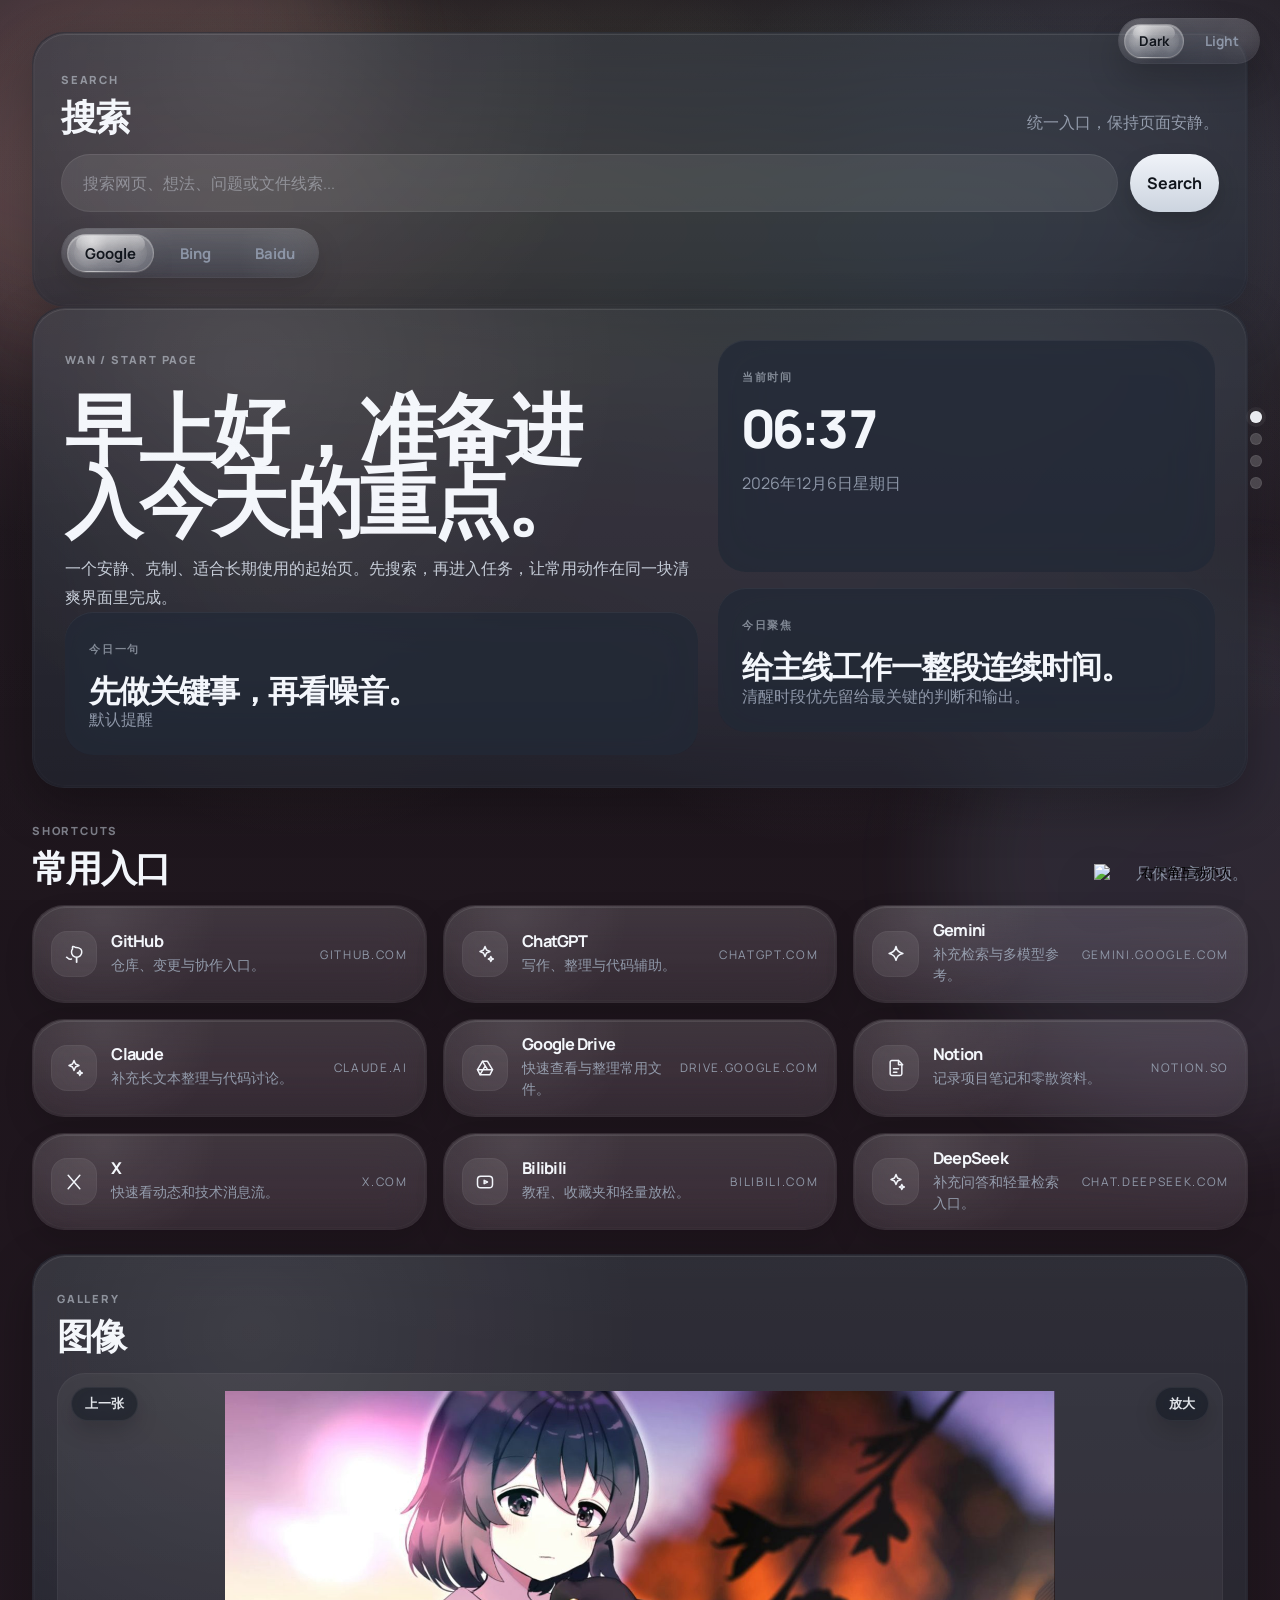
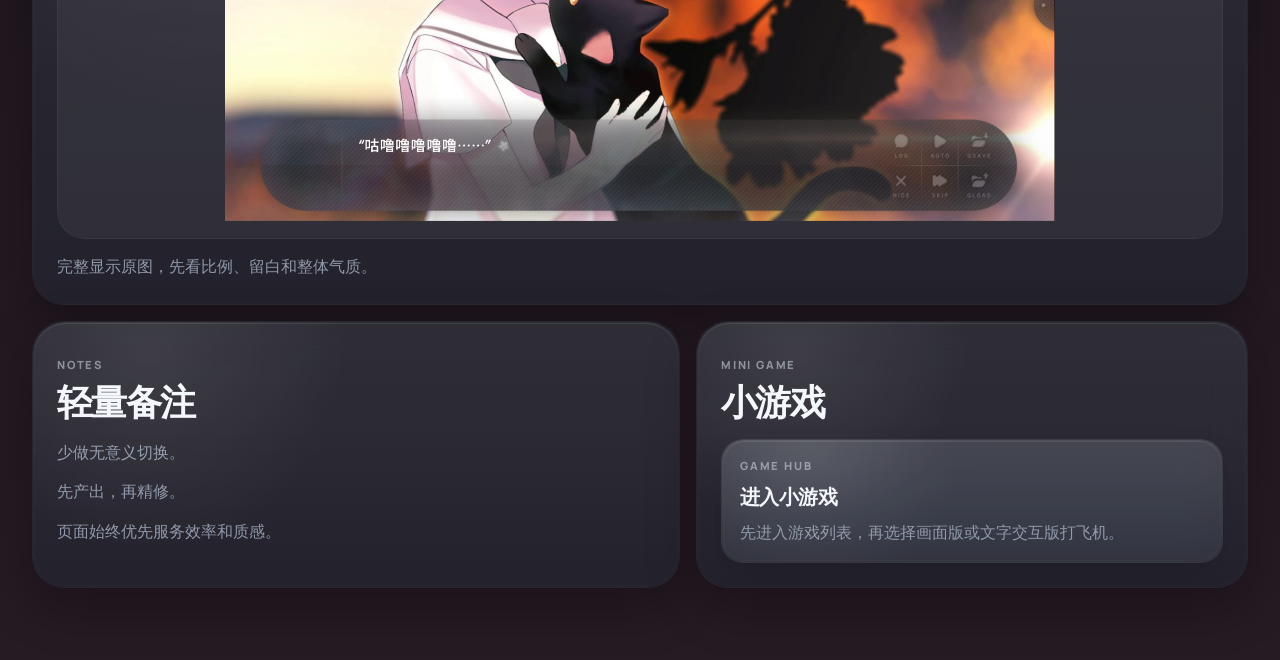
==== commit 24963659: "Add game hub and text shooter prototype" ====
--- a/index.html
+++ b/index.html
@@ -14,6 +14,7 @@
       href="https://fonts.googleapis.com/css2?family=Manrope:wght@400;500;600;700;800&display=swap"
       rel="stylesheet"
     />
+    <link rel="icon" type="image/svg+xml" href="./assets/icons/favicon.svg" />
     <link rel="stylesheet" href="./styles.css" />
   </head>
   <body>
@@ -28,6 +29,7 @@
       </div>
 
       <nav class="section-rail" aria-label="页面导航">
+        <span class="rail-indicator" id="railIndicator" aria-hidden="true"></span>
         <button class="rail-dot is-active" type="button" data-target="searchSection" data-label="搜索"></button>
         <button class="rail-dot" type="button" data-target="heroSection" data-label="首页"></button>
         <button class="rail-dot" type="button" data-target="shortcutsSection" data-label="常用入口"></button>
@@ -110,6 +112,9 @@
             </div>
 
             <div class="gallery-frame interactive-panel" id="galleryFrame" role="button" tabindex="0" aria-label="点击切换图片">
+              <button id="galleryPrevButton" class="gallery-nav-button gallery-prev-button" type="button" aria-label="查看上一张图片">
+                上一张
+              </button>
               <button id="galleryZoomButton" class="gallery-zoom-button" type="button" aria-label="放大查看当前图片">
                 放大
               </button>
@@ -141,14 +146,25 @@
               </div>
             </div>
 
-            <a class="game-entry" href="./games/shooter.html">
-              <span class="mini-label">AVAILABLE</span>
-              <strong>打飞机</strong>
-              <span class="quote-meta">独立页面版本，支持手机触控和挑战目标。</span>
+            <a class="game-entry" href="./games/index.html">
+              <span class="mini-label">GAME HUB</span>
+              <strong>进入小游戏</strong>
+              <span class="quote-meta">先进入游戏列表，再选择画面版或文字交互版打飞机。</span>
             </a>
           </article>
         </section>
       </main>
+    </div>
+
+    <div class="mascot-widget" id="mascotWidget" aria-live="polite">
+      <div class="mascot-bubble" id="mascotBubble">点我一下</div>
+      <button class="mascot-button" id="mascotButton" type="button" aria-label="右下角互动小人">
+        <img
+          class="mascot-image"
+          src="./assets/mascot/bochi.png"
+          alt="右下角互动小人"
+        />
+      </button>
     </div>
 
     <div id="galleryLightbox" class="gallery-lightbox" aria-hidden="true">
--- a/styles.css
+++ b/styles.css
@@ -1,6 +1,6 @@
 :root {
-  --bg: #0d1016;
-  --bg-2: #171c25;
+  --bg: #171117;
+  --bg-2: #261a23;
   --surface: rgba(29, 35, 46, 0.62);
   --surface-strong: rgba(35, 42, 54, 0.76);
   --surface-soft: rgba(28, 34, 44, 0.52);
@@ -23,11 +23,30 @@
   --space-5: 28px;
   --space-6: 32px;
   --max-width: 1260px;
+  --liquid-shell-bg: linear-gradient(180deg, rgba(255, 255, 255, 0.08), rgba(255, 255, 255, 0.02)),
+    rgba(255, 255, 255, 0.03);
+  --liquid-shell-border: rgba(255, 255, 255, 0.035);
+  --liquid-shell-highlight: rgba(255, 255, 255, 0.08);
+  --liquid-shell-shadow: 0 16px 34px rgba(0, 0, 0, 0.2);
+  --liquid-bubble-bg:
+    radial-gradient(circle at 28% 18%, rgba(255, 255, 255, 0.52), rgba(255, 255, 255, 0.16) 24%, transparent 56%),
+    radial-gradient(circle at 76% 74%, rgba(255, 255, 255, 0.12), transparent 42%),
+    radial-gradient(circle at 20% 82%, rgba(255, 255, 255, 0.1), transparent 40%),
+    linear-gradient(180deg, rgba(255, 255, 255, 0.18), rgba(255, 255, 255, 0.06));
+  --liquid-bubble-border: rgba(255, 255, 255, 0.22);
+  --liquid-bubble-shadow:
+    inset 0 1px 1px rgba(255, 255, 255, 0.36),
+    inset 0 -10px 18px rgba(54, 72, 102, 0.14),
+    inset 10px 0 16px rgba(255, 255, 255, 0.06),
+    inset -10px 0 16px rgba(255, 255, 255, 0.06),
+    0 10px 24px rgba(0, 0, 0, 0.1),
+    0 1px 0 rgba(255, 255, 255, 0.14);
+  --liquid-bubble-scale: 1.08;
 }
 
 body[data-theme="light"] {
-  --bg: #f3f4f6;
-  --bg-2: #eceef1;
+  --bg: #fbf2f6;
+  --bg-2: #f5e7ee;
   --surface: rgba(255, 255, 255, 0.7);
   --surface-strong: rgba(255, 255, 255, 0.82);
   --surface-soft: rgba(255, 255, 255, 0.52);
@@ -40,6 +59,23 @@
   --focus-ring: rgba(162, 173, 191, 0.28);
   --accent: #5a6577;
   --accent-strong: #252b35;
+  --liquid-shell-bg: linear-gradient(180deg, rgba(255, 255, 255, 0.66), rgba(255, 255, 255, 0.42)),
+    rgba(255, 255, 255, 0.34);
+  --liquid-shell-border: rgba(18, 24, 33, 0.045);
+  --liquid-shell-highlight: rgba(255, 255, 255, 0.46);
+  --liquid-shell-shadow: 0 16px 36px rgba(21, 29, 43, 0.08);
+  --liquid-bubble-bg:
+    radial-gradient(circle at 30% 20%, rgba(255, 255, 255, 0.62), rgba(255, 255, 255, 0.18) 24%, transparent 58%),
+    radial-gradient(circle at 74% 78%, rgba(255, 255, 255, 0.16), transparent 42%),
+    radial-gradient(circle at 18% 82%, rgba(255, 255, 255, 0.12), transparent 40%),
+    linear-gradient(180deg, rgba(255, 255, 255, 0.24), rgba(255, 255, 255, 0.1));
+  --liquid-bubble-border: rgba(255, 255, 255, 0.34);
+  --liquid-bubble-shadow:
+    inset 0 1px 0 rgba(255, 255, 255, 0.58),
+    inset 0 -8px 18px rgba(150, 160, 180, 0.12),
+    inset 10px 0 14px rgba(255, 255, 255, 0.08),
+    inset -10px 0 14px rgba(255, 255, 255, 0.08),
+    0 10px 22px rgba(21, 29, 43, 0.08);
 }
 
 * {
@@ -56,11 +92,25 @@
   color: var(--text);
   font-family: "Manrope", sans-serif;
   background:
-    radial-gradient(circle at top left, rgba(110, 126, 158, 0.22), transparent 28%),
-    radial-gradient(circle at 82% 8%, rgba(140, 154, 182, 0.16), transparent 26%),
+    radial-gradient(circle at 6% 8%, rgba(255, 174, 191, 0.16), transparent 15%),
+    radial-gradient(circle at 18% 10%, rgba(255, 201, 170, 0.16), transparent 14%),
+    radial-gradient(circle at 30% 11%, rgba(255, 226, 166, 0.15), transparent 14%),
+    radial-gradient(circle at 42% 10%, rgba(244, 244, 172, 0.14), transparent 14%),
+    radial-gradient(circle at 54% 10%, rgba(201, 236, 177, 0.14), transparent 14%),
+    radial-gradient(circle at 66% 11%, rgba(171, 232, 201, 0.14), transparent 14%),
+    radial-gradient(circle at 78% 10%, rgba(172, 226, 245, 0.15), transparent 14%),
+    radial-gradient(circle at 90% 9%, rgba(181, 210, 255, 0.16), transparent 15%),
+    radial-gradient(circle at 82% 24%, rgba(202, 193, 255, 0.13), transparent 14%),
+    radial-gradient(circle at 64% 26%, rgba(235, 188, 255, 0.125), transparent 14%),
+    radial-gradient(circle at 46% 24%, rgba(255, 190, 225, 0.12), transparent 14%),
+    radial-gradient(circle at 24% 24%, rgba(255, 214, 190, 0.115), transparent 15%),
     linear-gradient(180deg, var(--bg) 0%, var(--bg-2) 100%);
   opacity: 0;
   transition: opacity 700ms ease;
+}
+
+body.is-dragging-page {
+  cursor: grabbing;
 }
 
 body,
@@ -74,6 +124,28 @@
 [contenteditable="true"] {
   -webkit-user-select: text;
   user-select: text;
+}
+
+button,
+a,
+[role="button"],
+.interactive-panel,
+.link-card,
+.game-entry,
+.theme-switch,
+.theme-button,
+.engine-switch,
+.engine-pill,
+.section-rail,
+.rail-dot,
+.gallery-frame,
+.gallery-frame img,
+.gallery-zoom-button,
+.gallery-lightbox,
+.gallery-lightbox-image,
+.gallery-lightbox-close {
+  -webkit-touch-callout: none;
+  -webkit-tap-highlight-color: transparent;
 }
 
 body *::selection {
@@ -112,14 +184,45 @@
   gap: 6px;
   padding: 6px;
   border-radius: 999px;
-  background: rgba(255, 255, 255, 0.08);
-  box-shadow:
-    inset 0 0 0 1px rgba(255, 255, 255, 0.04),
-    0 10px 28px rgba(0, 0, 0, 0.16);
-  backdrop-filter: blur(18px);
-  -webkit-backdrop-filter: blur(18px);
+  background: var(--liquid-shell-bg);
+  box-shadow:
+    inset 0 1px 0 var(--liquid-shell-highlight),
+    inset 0 0 0 1px var(--liquid-shell-border),
+    var(--liquid-shell-shadow);
+  backdrop-filter: blur(26px) saturate(145%);
+  -webkit-backdrop-filter: blur(26px) saturate(145%);
   isolation: isolate;
   touch-action: none;
+  -webkit-touch-callout: none;
+  -webkit-tap-highlight-color: transparent;
+  overflow: hidden;
+}
+
+.theme-switch::before,
+.engine-switch::before {
+  content: "";
+  position: absolute;
+  inset: 1px;
+  border-radius: inherit;
+  background:
+    linear-gradient(180deg, rgba(255, 255, 255, 0.12), rgba(255, 255, 255, 0)),
+    radial-gradient(circle at 14% 18%, rgba(255, 255, 255, 0.12), transparent 34%);
+  opacity: 0.7;
+  pointer-events: none;
+}
+
+.theme-switch::after,
+.engine-switch::after {
+  content: "";
+  position: absolute;
+  inset: 0;
+  border-radius: inherit;
+  background:
+    radial-gradient(circle at 12% 50%, rgba(255, 255, 255, 0.06), transparent 22%),
+    radial-gradient(circle at 88% 50%, rgba(255, 255, 255, 0.05), transparent 22%);
+  mix-blend-mode: screen;
+  opacity: 0.8;
+  pointer-events: none;
 }
 
 .section-rail {
@@ -127,10 +230,38 @@
   top: 50%;
   right: 18px;
   z-index: 3;
+  position: fixed;
   display: flex;
   flex-direction: column;
   gap: 10px;
   transform: translateY(-50%);
+  -webkit-touch-callout: none;
+  -webkit-tap-highlight-color: transparent;
+}
+
+.rail-indicator {
+  position: absolute;
+  top: 0;
+  left: 0;
+  width: 12px;
+  height: 12px;
+  border-radius: 999px;
+  background: rgba(241, 244, 250, 0.94);
+  box-shadow:
+    0 0 0 4px rgba(255, 255, 255, 0.05),
+    inset 0 0 0 1px rgba(255, 255, 255, 0.18);
+  transform: translateY(0) scale(1);
+  transition:
+    transform 340ms cubic-bezier(0.2, 0.8, 0.2, 1),
+    top 340ms cubic-bezier(0.2, 0.8, 0.2, 1),
+    left 340ms cubic-bezier(0.2, 0.8, 0.2, 1),
+    opacity 180ms ease;
+  pointer-events: none;
+  z-index: 0;
+}
+
+.rail-indicator.is-traveling {
+  transform: translateY(0) scale(0.72);
 }
 
 .rail-dot {
@@ -144,6 +275,8 @@
   box-shadow: inset 0 0 0 1px rgba(255, 255, 255, 0.08);
   cursor: pointer;
   transition: transform 180ms ease, background 180ms ease, box-shadow 180ms ease;
+  -webkit-touch-callout: none;
+  -webkit-tap-highlight-color: transparent;
 }
 
 .rail-dot:hover,
@@ -153,10 +286,8 @@
 }
 
 .rail-dot.is-active {
-  background: rgba(241, 244, 250, 0.92);
-  box-shadow:
-    0 0 0 4px rgba(255, 255, 255, 0.05),
-    inset 0 0 0 1px rgba(255, 255, 255, 0.18);
+  background: rgba(255, 255, 255, 0.14);
+  box-shadow: inset 0 0 0 1px rgba(255, 255, 255, 0.1);
 }
 
 .rail-dot::after {
@@ -167,7 +298,7 @@
   transform: translateY(-50%) translateX(6px);
   padding: 8px 12px;
   border-radius: 999px;
-  background: rgba(23, 28, 37, 0.84);
+  background: rgba(255, 255, 255, 0.08);
   color: rgba(243, 246, 251, 0.92);
   font-size: 0.8rem;
   font-weight: 700;
@@ -176,9 +307,9 @@
   pointer-events: none;
   box-shadow:
     inset 0 0 0 1px rgba(255, 255, 255, 0.04),
-    0 12px 28px rgba(0, 0, 0, 0.18);
-  backdrop-filter: blur(14px);
-  -webkit-backdrop-filter: blur(14px);
+    0 10px 28px rgba(0, 0, 0, 0.16);
+  backdrop-filter: blur(18px);
+  -webkit-backdrop-filter: blur(18px);
   transition: opacity 180ms ease, transform 180ms ease;
 }
 
@@ -194,34 +325,41 @@
 }
 
 body[data-theme="light"] .rail-dot.is-active {
-  background: rgba(34, 39, 47, 0.92);
+  background: rgba(34, 39, 47, 0.16);
+  box-shadow: inset 0 0 0 1px rgba(18, 24, 33, 0.08);
+}
+
+body[data-theme="light"] .rail-indicator {
+  background: rgba(34, 39, 47, 0.94);
   box-shadow:
     0 0 0 4px rgba(18, 24, 33, 0.05),
     inset 0 0 0 1px rgba(255, 255, 255, 0.1);
 }
 
 body[data-theme="light"] .rail-dot::after {
-  background: rgba(255, 255, 255, 0.82);
+  background: rgba(255, 255, 255, 0.66);
   color: #1a1f28;
   box-shadow:
     inset 0 0 0 1px rgba(18, 24, 33, 0.05),
-    0 12px 28px rgba(21, 29, 43, 0.08);
+    0 12px 30px rgba(21, 29, 43, 0.08);
 }
 
 .theme-button {
   position: relative;
   z-index: 1;
   min-height: 34px;
-  padding: 0 14px;
+  padding: 0 15px;
   border: 0;
   border-radius: 999px;
   background: transparent;
   color: var(--text-faint);
   font: inherit;
-  font-size: 0.86rem;
+  font-size: 0.85rem;
   font-weight: 700;
   cursor: pointer;
-  transition: background 200ms ease, color 200ms ease, transform 200ms ease;
+  transition: color 220ms ease, transform 260ms cubic-bezier(0.2, 0.82, 0.2, 1);
+  -webkit-touch-callout: none;
+  -webkit-tap-highlight-color: transparent;
 }
 
 .theme-button:hover,
@@ -232,13 +370,15 @@
 
 .theme-button.is-active {
   color: #12161d;
+  text-shadow: 0 1px 0 rgba(255, 255, 255, 0.14);
 }
 
 body[data-theme="light"] .theme-switch {
-  background: rgba(255, 255, 255, 0.66);
-  box-shadow:
-    inset 0 0 0 1px rgba(18, 24, 33, 0.05),
-    0 12px 30px rgba(21, 29, 43, 0.08);
+  background: var(--liquid-shell-bg);
+  box-shadow:
+    inset 0 1px 0 var(--liquid-shell-highlight),
+    inset 0 0 0 1px var(--liquid-shell-border),
+    var(--liquid-shell-shadow);
 }
 
 body[data-theme="light"] .theme-button.is-active {
@@ -252,25 +392,64 @@
   width: 0;
   height: calc(100% - 12px);
   border-radius: 999px;
-  background: rgba(241, 244, 250, 0.92);
-  box-shadow:
-    inset 0 1px 0 rgba(255, 255, 255, 0.46),
-    0 8px 18px rgba(0, 0, 0, 0.1);
+  background: var(--liquid-bubble-bg);
+  border: 1px solid var(--liquid-bubble-border);
+  box-shadow: var(--liquid-bubble-shadow);
+  backdrop-filter: blur(20px) saturate(165%);
+  -webkit-backdrop-filter: blur(20px) saturate(165%);
   transform: translateX(0);
   transition:
-    transform 340ms cubic-bezier(0.22, 0.8, 0.2, 1),
-    width 340ms cubic-bezier(0.22, 0.8, 0.2, 1),
-    opacity 180ms ease;
+    transform 440ms cubic-bezier(0.2, 0.9, 0.16, 1),
+    width 440ms cubic-bezier(0.2, 0.9, 0.16, 1),
+    left 440ms cubic-bezier(0.2, 0.9, 0.16, 1),
+    opacity 180ms ease,
+    box-shadow 260ms ease;
   pointer-events: none;
   z-index: 0;
-  will-change: transform, width;
-}
-
-body[data-theme="light"] .segment-highlight {
-  background: rgba(34, 39, 47, 0.94);
-  box-shadow:
-    inset 0 1px 0 rgba(255, 255, 255, 0.08),
-    0 8px 18px rgba(21, 29, 43, 0.08);
+  will-change: transform, width, left;
+  overflow: hidden;
+}
+
+.segment-highlight::before {
+  content: "";
+  position: absolute;
+  inset: 1px 8px 52% 8px;
+  border-radius: inherit;
+  background: linear-gradient(180deg, rgba(255, 255, 255, 0.56), rgba(255, 255, 255, 0));
+  opacity: 0.84;
+}
+
+.segment-highlight::after {
+  content: "";
+  position: absolute;
+  inset: 7% 7%;
+  border-radius: inherit;
+  background:
+    radial-gradient(circle at 16% 50%, rgba(255, 255, 255, 0.16), transparent 28%),
+    radial-gradient(circle at 84% 50%, rgba(255, 255, 255, 0.14), transparent 30%),
+    radial-gradient(circle at 50% 50%, rgba(255, 255, 255, 0.12), transparent 56%);
+  mix-blend-mode: screen;
+  opacity: 0.94;
+}
+
+.segment-highlight.is-pressed {
+  box-shadow:
+    inset 0 1px 1px rgba(255, 255, 255, 0.42),
+    inset 0 -12px 22px rgba(54, 72, 102, 0.18),
+    inset 14px 0 18px rgba(255, 255, 255, 0.08),
+    inset -14px 0 18px rgba(255, 255, 255, 0.08),
+    0 12px 28px rgba(0, 0, 0, 0.12),
+    0 1px 0 rgba(255, 255, 255, 0.16);
+}
+
+.segment-highlight.is-traveling {
+  transform: scaleX(0.78) scaleY(0.84);
+  opacity: 0.94;
+  box-shadow:
+    inset 0 1px 1px rgba(255, 255, 255, 0.32),
+    inset 0 -10px 18px rgba(54, 72, 102, 0.12),
+    0 8px 18px rgba(0, 0, 0, 0.1),
+    0 1px 0 rgba(255, 255, 255, 0.12);
 }
 
 .ambient {
@@ -286,13 +465,13 @@
 .ambient-top {
   top: -13rem;
   left: -11rem;
-  background: rgba(90, 106, 136, 0.34);
+  background: linear-gradient(135deg, rgba(255, 184, 193, 0.18), rgba(255, 229, 168, 0.14));
 }
 
 .ambient-bottom {
   right: -13rem;
   bottom: -15rem;
-  background: rgba(72, 84, 108, 0.42);
+  background: linear-gradient(135deg, rgba(176, 224, 255, 0.16), rgba(215, 194, 255, 0.14));
 }
 
 .layout {
@@ -302,7 +481,7 @@
   margin: 0 auto;
   display: flex;
   flex-direction: column;
-  padding: 34px 22px 72px;
+  padding: 8px 22px 72px;
 }
 
 .search-panel {
@@ -318,6 +497,32 @@
   backdrop-filter: blur(22px);
   -webkit-backdrop-filter: blur(22px);
   overflow: hidden;
+}
+
+.glass-card::before,
+.link-card::before,
+.game-entry::before {
+  content: "";
+  position: absolute;
+  inset: 0;
+  border-radius: inherit;
+  background:
+    linear-gradient(180deg, rgba(255, 255, 255, 0.08), rgba(255, 255, 255, 0.02)),
+    radial-gradient(circle at 18% 12%, rgba(255, 255, 255, 0.08), transparent 34%);
+  pointer-events: none;
+}
+
+.glass-card::after,
+.link-card::after,
+.game-entry::after {
+  content: "";
+  position: absolute;
+  inset: 1px;
+  border-radius: inherit;
+  box-shadow:
+    inset 0 1px 0 rgba(255, 255, 255, 0.08),
+    inset 0 0 0 1px rgba(255, 255, 255, 0.02);
+  pointer-events: none;
 }
 
 .hero,
@@ -541,6 +746,112 @@
   box-shadow:
     inset 0 0 0 1px rgba(255, 255, 255, 0.05),
     inset 0 1px 0 rgba(255, 255, 255, 0.04);
+  transition: box-shadow 160ms ease, background 160ms ease;
+}
+
+.search-panel.is-typing {
+  box-shadow:
+    0 22px 58px rgba(0, 0, 0, 0.34),
+    inset 0 0 0 1px rgba(255, 255, 255, 0.06);
+  animation: search-panel-pulse 190ms cubic-bezier(0.22, 0.8, 0.2, 1);
+}
+
+.search-panel.is-deleting {
+  box-shadow:
+    0 24px 62px rgba(0, 0, 0, 0.36),
+    inset 0 0 0 1px rgba(255, 255, 255, 0.07);
+  animation: search-panel-delete-pulse 220ms cubic-bezier(0.22, 0.8, 0.2, 1);
+}
+
+.search-panel.is-strong-typing {
+  box-shadow:
+    0 26px 66px rgba(0, 0, 0, 0.38),
+    inset 0 0 0 1px rgba(255, 255, 255, 0.08);
+  animation: search-panel-strong-pulse 240ms cubic-bezier(0.22, 0.8, 0.2, 1);
+}
+
+body[data-theme="light"] .search-panel.is-typing {
+  box-shadow:
+    0 22px 58px rgba(21, 29, 43, 0.1),
+    inset 0 0 0 1px rgba(18, 24, 33, 0.05);
+}
+
+body[data-theme="light"] .search-panel.is-deleting {
+  box-shadow:
+    0 24px 62px rgba(21, 29, 43, 0.12),
+    inset 0 0 0 1px rgba(18, 24, 33, 0.06);
+}
+
+body[data-theme="light"] .search-panel.is-strong-typing {
+  box-shadow:
+    0 26px 66px rgba(21, 29, 43, 0.14),
+    inset 0 0 0 1px rgba(18, 24, 33, 0.07);
+}
+
+@keyframes search-panel-pulse {
+  0% {
+    transform: translate3d(0, 0, 0);
+  }
+
+  22% {
+    transform: translate3d(0, -1.2px, 0);
+  }
+
+  46% {
+    transform: translate3d(0, 1px, 0);
+  }
+
+  70% {
+    transform: translate3d(0, -0.5px, 0);
+  }
+
+  100% {
+    transform: translate3d(0, 0, 0);
+  }
+}
+
+@keyframes search-panel-delete-pulse {
+  0% {
+    transform: translate3d(0, 0, 0);
+  }
+
+  22% {
+    transform: translate3d(0, -3.6px, 0);
+  }
+
+  46% {
+    transform: translate3d(0, 2.9px, 0);
+  }
+
+  70% {
+    transform: translate3d(0, -1.6px, 0);
+  }
+
+  100% {
+    transform: translate3d(0, 0, 0);
+  }
+}
+
+@keyframes search-panel-strong-pulse {
+  0% {
+    transform: translate3d(0, 0, 0);
+  }
+
+  20% {
+    transform: translate3d(0, -4.6px, 0);
+  }
+
+  44% {
+    transform: translate3d(0, 3.6px, 0);
+  }
+
+  70% {
+    transform: translate3d(0, -2px, 0);
+  }
+
+  100% {
+    transform: translate3d(0, 0, 0);
+  }
 }
 
 .search-form input::placeholder {
@@ -554,29 +865,101 @@
   margin-top: 16px;
   padding: 6px;
   border-radius: 999px;
-  background: rgba(255, 255, 255, 0.06);
-  box-shadow: inset 0 0 0 1px rgba(255, 255, 255, 0.04);
+  background: var(--liquid-shell-bg);
+  box-shadow:
+    inset 0 1px 0 var(--liquid-shell-highlight),
+    inset 0 0 0 1px var(--liquid-shell-border),
+    0 12px 28px rgba(0, 0, 0, 0.14);
+  backdrop-filter: blur(24px) saturate(142%);
+  -webkit-backdrop-filter: blur(24px) saturate(142%);
   isolation: isolate;
   touch-action: none;
+  -webkit-touch-callout: none;
+  -webkit-tap-highlight-color: transparent;
+  overflow: hidden;
 }
 
 .engine-pill {
   position: relative;
   z-index: 1;
   min-height: 38px;
-  padding: 0 16px;
+  padding: 0 18px;
   border: 0;
   border-radius: 999px;
   background: transparent;
   color: var(--text-faint);
   font: inherit;
+  font-size: 0.93rem;
   font-weight: 700;
   cursor: pointer;
-  transition: background 200ms ease, color 200ms ease, transform 200ms ease;
+  transition: color 220ms ease, transform 260ms cubic-bezier(0.2, 0.82, 0.2, 1);
+  -webkit-touch-callout: none;
+  -webkit-tap-highlight-color: transparent;
 }
 
 .engine-pill.is-active {
   color: #12161d;
+  text-shadow: 0 1px 0 rgba(255, 255, 255, 0.14);
+}
+
+body[data-theme="light"] .engine-switch {
+  background: var(--liquid-shell-bg);
+  box-shadow:
+    inset 0 1px 0 var(--liquid-shell-highlight),
+    inset 0 0 0 1px var(--liquid-shell-border),
+    0 14px 30px rgba(21, 29, 43, 0.08);
+}
+
+.theme-switch.is-pressing .segment-highlight,
+.engine-switch.is-pressing .segment-highlight {
+  transform: scaleX(calc(var(--liquid-bubble-scale) * 1.04)) scaleY(0.94);
+}
+
+.theme-button:hover,
+.engine-pill:hover {
+  color: rgba(243, 246, 251, 0.88);
+}
+
+body[data-theme="light"] .theme-button:hover,
+body[data-theme="light"] .engine-pill:hover {
+  color: rgba(32, 38, 47, 0.8);
+}
+
+.theme-switch:focus-within,
+.engine-switch:focus-within {
+  box-shadow:
+    inset 0 1px 0 var(--liquid-shell-highlight),
+    inset 0 0 0 1px var(--liquid-shell-border),
+    0 0 0 1px rgba(255, 255, 255, 0.12),
+    0 0 0 6px var(--focus-ring),
+    var(--liquid-shell-shadow);
+}
+
+@supports not ((backdrop-filter: blur(1px)) or (-webkit-backdrop-filter: blur(1px))) {
+  .theme-switch,
+  .engine-switch,
+  .segment-highlight {
+    backdrop-filter: none;
+    -webkit-backdrop-filter: none;
+  }
+
+  .theme-switch,
+  .engine-switch {
+    background: rgba(34, 40, 52, 0.82);
+  }
+
+  body[data-theme="light"] .theme-switch,
+  body[data-theme="light"] .engine-switch {
+    background: rgba(255, 255, 255, 0.88);
+  }
+
+  .segment-highlight {
+    background: rgba(255, 255, 255, 0.16);
+  }
+
+  body[data-theme="light"] .segment-highlight {
+    background: rgba(255, 255, 255, 0.46);
+  }
 }
 
 .links-grid {
@@ -595,7 +978,13 @@
   gap: 14px;
   color: inherit;
   text-decoration: none;
-  background: var(--surface-soft);
+  background: rgba(255, 255, 255, 0.08);
+  border: 1px solid rgba(255, 255, 255, 0.035);
+  box-shadow:
+    0 14px 30px rgba(0, 0, 0, 0.12),
+    inset 0 1px 0 rgba(255, 255, 255, 0.06);
+  backdrop-filter: blur(20px) saturate(138%);
+  -webkit-backdrop-filter: blur(20px) saturate(138%);
   overflow: hidden;
 }
 
@@ -646,6 +1035,44 @@
 
 .link-copy {
   min-width: 0;
+}
+
+.game-entry {
+  position: relative;
+  display: block;
+  background: rgba(255, 255, 255, 0.08);
+  border: 1px solid rgba(255, 255, 255, 0.035);
+  box-shadow:
+    0 14px 30px rgba(0, 0, 0, 0.12),
+    inset 0 1px 0 rgba(255, 255, 255, 0.06);
+  backdrop-filter: blur(20px) saturate(138%);
+  -webkit-backdrop-filter: blur(20px) saturate(138%);
+  overflow: hidden;
+}
+
+body[data-theme="light"] .glass-card::before,
+body[data-theme="light"] .link-card::before,
+body[data-theme="light"] .game-entry::before {
+  background:
+    linear-gradient(180deg, rgba(255, 255, 255, 0.2), rgba(255, 255, 255, 0.04)),
+    radial-gradient(circle at 18% 12%, rgba(255, 255, 255, 0.22), transparent 34%);
+}
+
+body[data-theme="light"] .glass-card::after,
+body[data-theme="light"] .link-card::after,
+body[data-theme="light"] .game-entry::after {
+  box-shadow:
+    inset 0 1px 0 rgba(255, 255, 255, 0.28),
+    inset 0 0 0 1px rgba(18, 24, 33, 0.03);
+}
+
+body[data-theme="light"] .link-card,
+body[data-theme="light"] .game-entry {
+  background: rgba(255, 255, 255, 0.28);
+  border-color: rgba(18, 24, 33, 0.04);
+  box-shadow:
+    0 14px 30px rgba(21, 29, 43, 0.06),
+    inset 0 1px 0 rgba(255, 255, 255, 0.18);
 }
 
 .dashboard-grid {
@@ -677,10 +1104,10 @@
   overflow: hidden;
 }
 
+.gallery-nav-button,
 .gallery-zoom-button {
   position: absolute;
   top: 14px;
-  right: 14px;
   z-index: 2;
   min-height: 34px;
   padding: 0 14px;
@@ -700,12 +1127,23 @@
   transition: transform 180ms ease, background 180ms ease;
 }
 
+.gallery-prev-button {
+  left: 14px;
+}
+
+.gallery-zoom-button {
+  right: 14px;
+}
+
+.gallery-nav-button:hover,
+.gallery-nav-button:focus-visible,
 .gallery-zoom-button:hover,
 .gallery-zoom-button:focus-visible {
   transform: translateY(-1px);
   outline: none;
 }
 
+body[data-theme="light"] .gallery-nav-button,
 body[data-theme="light"] .gallery-zoom-button {
   background: rgba(255, 255, 255, 0.72);
   color: #18202b;
@@ -785,6 +1223,110 @@
   -webkit-backdrop-filter: blur(14px);
 }
 
+.mascot-widget {
+  position: fixed;
+  right: 18px;
+  bottom: 18px;
+  z-index: 7;
+  display: flex;
+  flex-direction: column;
+  align-items: end;
+  gap: 10px;
+  pointer-events: none;
+}
+
+.mascot-bubble {
+  max-width: 180px;
+  padding: 10px 14px;
+  border-radius: 18px;
+  background: rgba(18, 24, 33, 0.7);
+  color: rgba(243, 246, 251, 0.94);
+  font-size: 0.88rem;
+  line-height: 1.45;
+  box-shadow:
+    inset 0 0 0 1px rgba(255, 255, 255, 0.05),
+    0 12px 28px rgba(0, 0, 0, 0.18);
+  backdrop-filter: blur(16px);
+  -webkit-backdrop-filter: blur(16px);
+  opacity: 0;
+  transform: translateY(8px) scale(0.96);
+  transform-origin: bottom right;
+  transition: opacity 180ms ease, transform 180ms ease;
+}
+
+.mascot-widget.is-talking .mascot-bubble,
+.mascot-widget:hover .mascot-bubble {
+  opacity: 1;
+  transform: translateY(0) scale(1);
+}
+
+.mascot-button {
+  width: 168px;
+  height: auto;
+  padding: 0;
+  border: 0;
+  background: transparent;
+  cursor: pointer;
+  pointer-events: auto;
+  -webkit-tap-highlight-color: transparent;
+  -webkit-touch-callout: none;
+  --mascot-shift-x: 0px;
+  --mascot-shift-y: 0px;
+  --mascot-rotate: 0deg;
+}
+
+.mascot-button:focus-visible {
+  outline: none;
+}
+
+.mascot-image {
+  width: 100%;
+  height: auto;
+  display: block;
+  filter: drop-shadow(0 18px 22px rgba(0, 0, 0, 0.2));
+  transform: translate(var(--mascot-shift-x), var(--mascot-shift-y)) rotate(var(--mascot-rotate));
+  transform-origin: center bottom;
+  transition: transform 140ms ease;
+  animation: mascot-float 4.8s ease-in-out infinite;
+}
+
+.mascot-widget:hover .mascot-image {
+  filter: drop-shadow(0 20px 28px rgba(0, 0, 0, 0.24));
+}
+
+.mascot-widget.is-reacting .mascot-button {
+  animation: mascot-pop 420ms cubic-bezier(0.22, 0.8, 0.2, 1);
+}
+
+@keyframes mascot-float {
+  0%,
+  100% {
+    transform: translateY(0);
+  }
+
+  50% {
+    transform: translateY(-4px);
+  }
+}
+
+@keyframes mascot-pop {
+  0% {
+    transform: scale(1);
+  }
+
+  28% {
+    transform: scale(0.9) translateY(2px);
+  }
+
+  62% {
+    transform: scale(1.08) translateY(-3px);
+  }
+
+  100% {
+    transform: scale(1) translateY(0);
+  }
+}
+
 .notes-body p {
   margin: 0 0 12px;
   line-height: 1.72;
@@ -851,6 +1393,7 @@
     transform: translate(-50%, -50%) scale(7.5);
   }
 }
+
 
 .game-entry strong {
   font-size: 1.24rem;
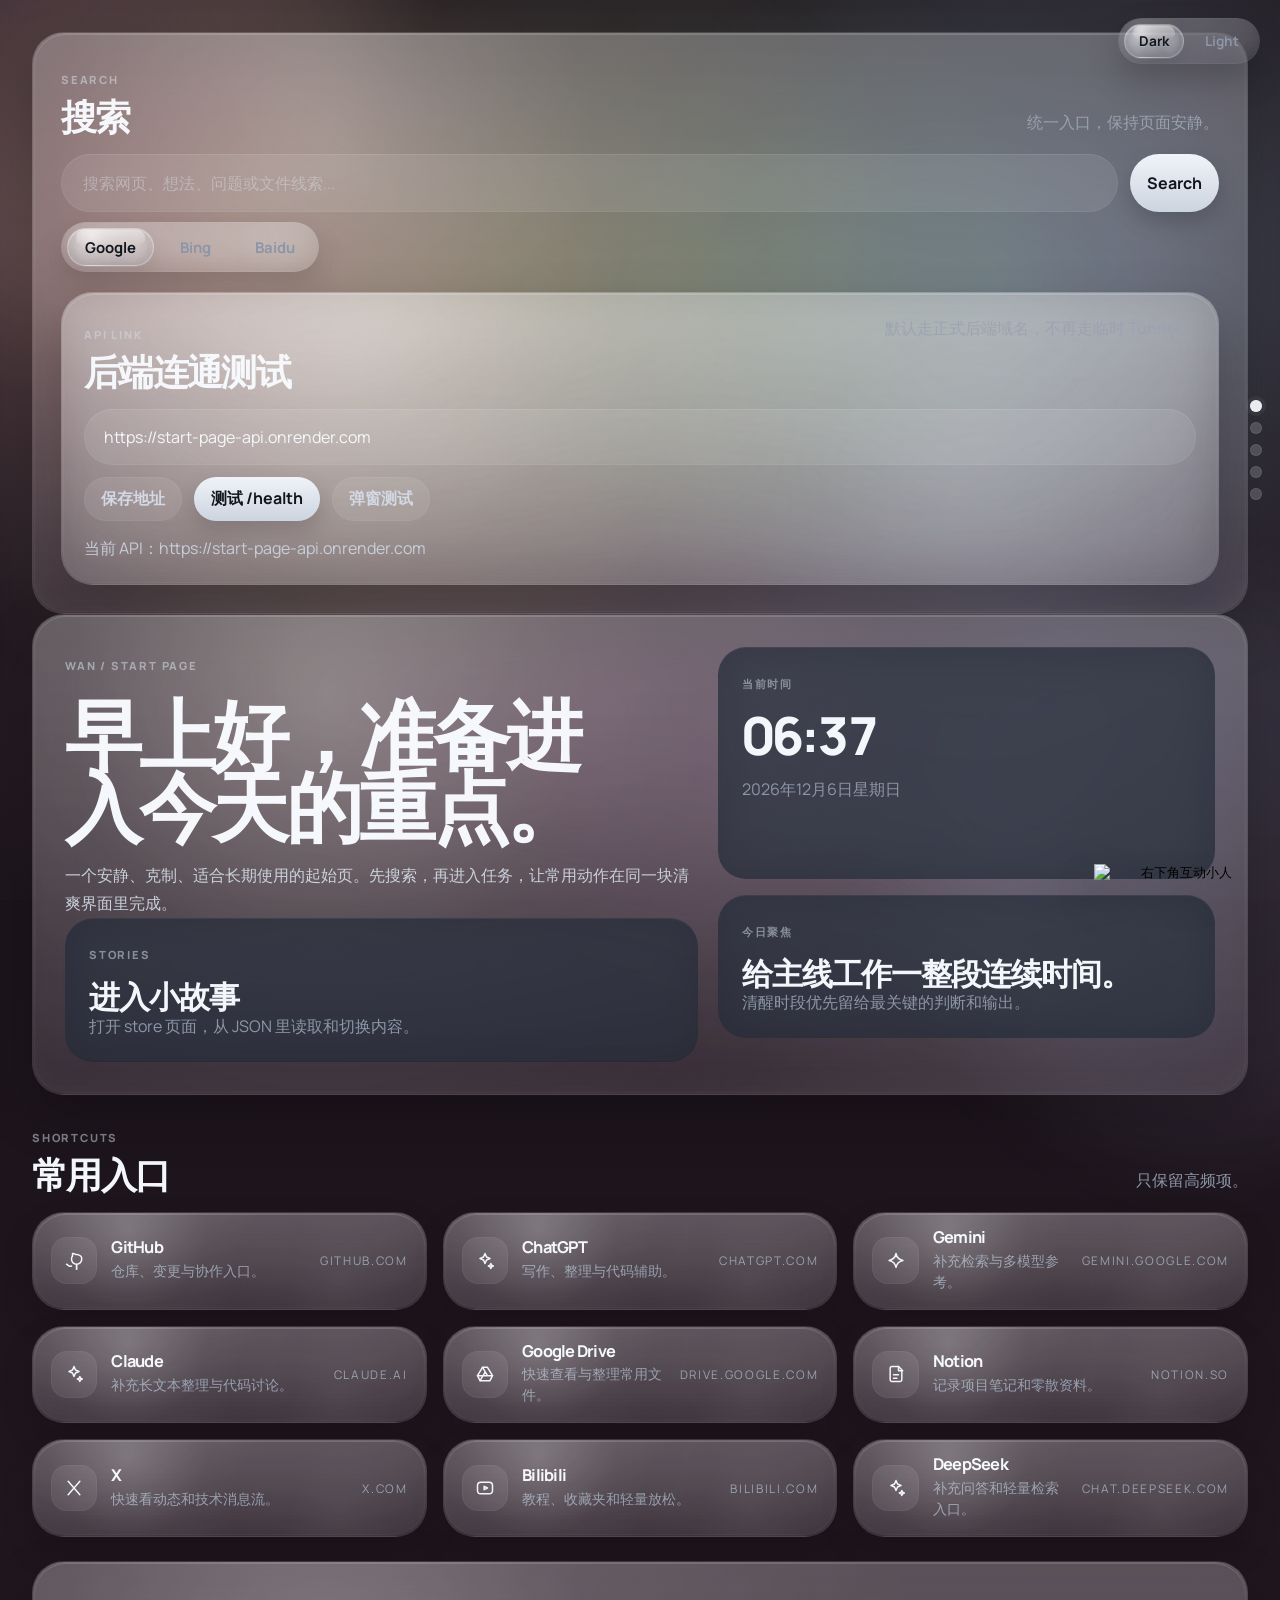
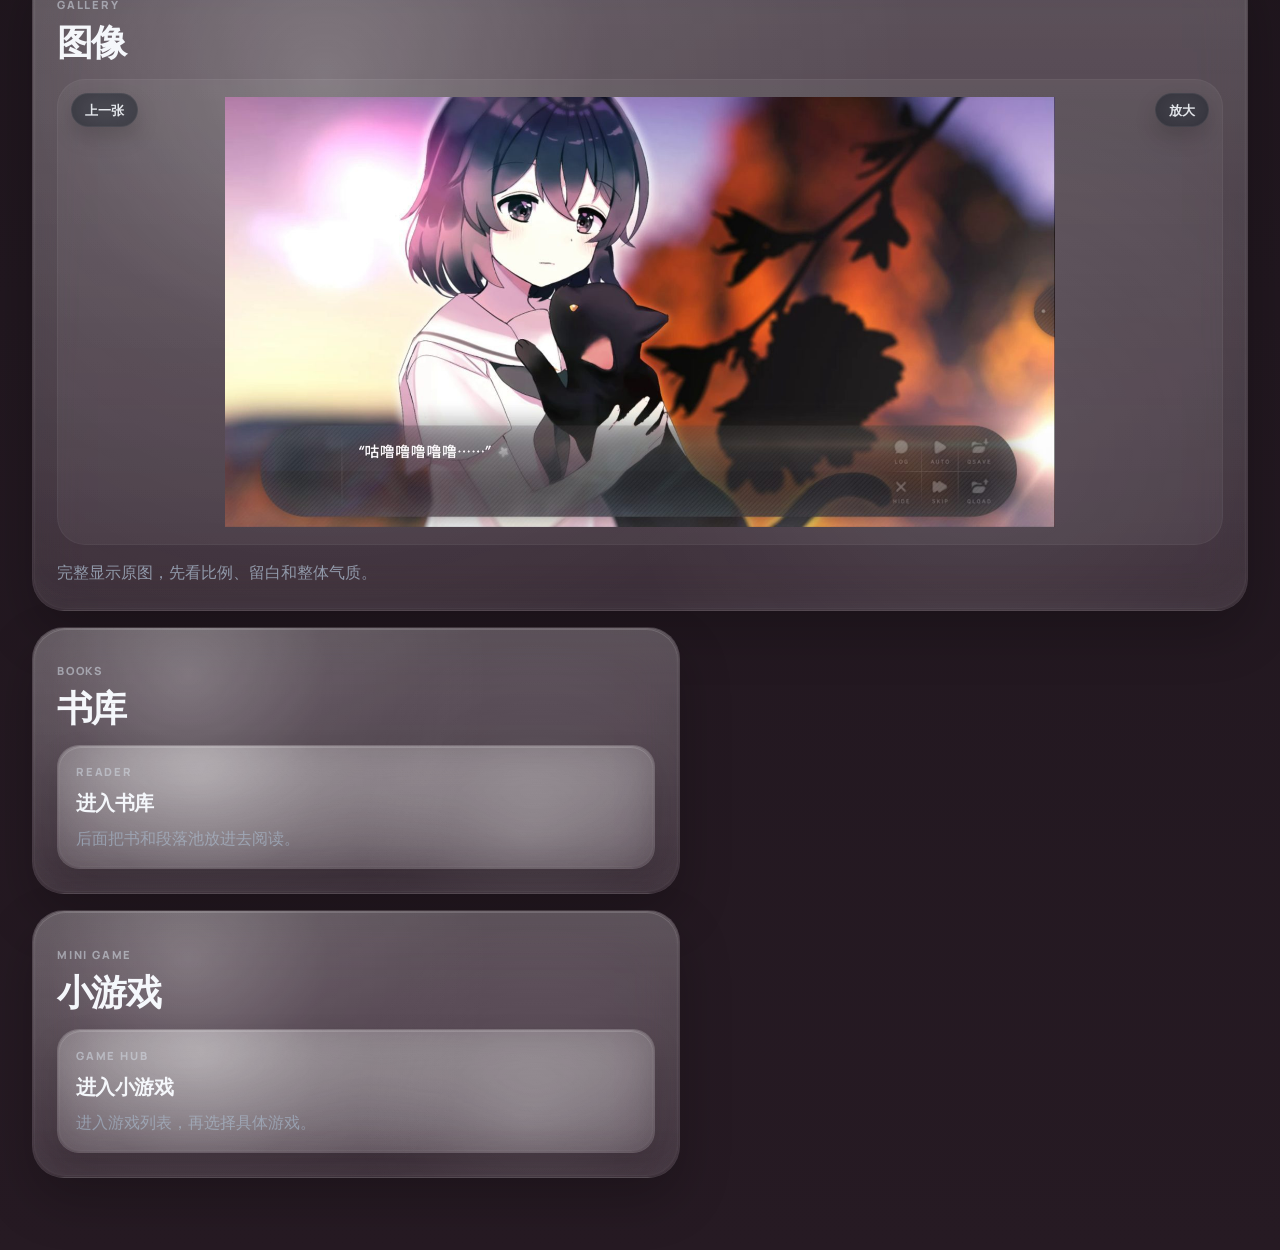
==== commit e210ca71: "Add API result modal to homepage test panel" ====
--- a/index.html
+++ b/index.html
@@ -33,7 +33,8 @@
         <button class="rail-dot is-active" type="button" data-target="searchSection" data-label="搜索"></button>
         <button class="rail-dot" type="button" data-target="heroSection" data-label="首页"></button>
         <button class="rail-dot" type="button" data-target="shortcutsSection" data-label="常用入口"></button>
-        <button class="rail-dot" type="button" data-target="dashboardSection" data-label="下方卡片"></button>
+        <button class="rail-dot" type="button" data-target="gallerySection" data-label="图库"></button>
+        <button class="rail-dot" type="button" data-target="widgetsSection" data-label="小组件"></button>
       </nav>
 
       <main class="layout">
@@ -45,10 +46,10 @@
               一个安静、克制、适合长期使用的起始页。先搜索，再进入任务，让常用动作在同一块清爽界面里完成。
             </p>
 
-            <article class="quote-card interactive-panel" id="quoteCard" role="button" tabindex="0" aria-label="点击切换语录">
-              <span class="mini-label">今日一句</span>
-              <strong id="quoteText" class="quote-main">先做关键事，再看噪音。</strong>
-              <span id="quoteSource" class="quote-meta">语录加载中</span>
+            <article class="quote-card interactive-panel" id="storyCard" role="link" tabindex="0" aria-label="进入小故事页面">
+              <span class="mini-label">STORIES</span>
+              <strong class="quote-main">进入小故事</strong>
+              <span class="quote-meta">打开 store 页面，从 JSON 里读取和切换内容。</span>
             </article>
           </div>
 
@@ -88,6 +89,35 @@
             <button class="engine-pill" type="button" data-engine="bing">Bing</button>
             <button class="engine-pill" type="button" data-engine="baidu">Baidu</button>
           </div>
+
+          <article class="glass-card api-test-card">
+            <div class="section-heading compact">
+              <div>
+                <p class="eyebrow">API LINK</p>
+                <h2>后端连通测试</h2>
+              </div>
+              <p class="section-copy">默认走正式后端域名，不再走临时 Tunnel。</p>
+            </div>
+
+            <div class="api-test-form">
+              <label class="sr-only" for="apiBaseInput">API Base</label>
+              <input
+                id="apiBaseInput"
+                type="url"
+                inputmode="url"
+                placeholder="https://start-page-api.onrender.com"
+                autocomplete="off"
+              />
+
+              <div class="api-test-actions">
+                <button id="apiSaveButton" class="subtle-button" type="button">保存地址</button>
+                <button id="apiHealthButton" class="primary-button" type="button">测试 /health</button>
+                <button id="apiModalButton" class="subtle-button" type="button">弹窗测试</button>
+              </div>
+            </div>
+
+            <p id="apiStatusText" class="api-status-text">尚未配置 API 地址。</p>
+          </article>
         </section>
 
         <section class="links-panel" id="shortcutsSection">
@@ -102,8 +132,8 @@
           <div id="quickLinksGrid" class="links-grid"></div>
         </section>
 
-        <section class="dashboard-grid" id="dashboardSection">
-          <article class="glass-card gallery-card">
+        <section class="dashboard-grid">
+          <article class="glass-card gallery-card" id="gallerySection">
             <div class="section-heading compact">
               <div>
                 <p class="eyebrow">GALLERY</p>
@@ -123,35 +153,37 @@
             <p id="galleryCaption" class="section-copy gallery-caption">完整显示原图，观察比例与气质。</p>
           </article>
 
-          <article class="glass-card notes-card">
-            <div class="section-heading compact">
-              <div>
-                <p class="eyebrow">NOTES</p>
-                <h2>轻量备注</h2>
-              </div>
-            </div>
-
-            <div class="notes-body">
-              <p>少做无意义切换。</p>
-              <p>先产出，再精修。</p>
-              <p>页面始终优先服务效率和质感。</p>
-            </div>
-          </article>
-
-          <article class="glass-card game-card">
-            <div class="section-heading compact">
-              <div>
-                <p class="eyebrow">MINI GAME</p>
-                <h2>小游戏</h2>
-              </div>
-            </div>
-
-            <a class="game-entry" href="./games/index.html">
-              <span class="mini-label">GAME HUB</span>
-              <strong>进入小游戏</strong>
-              <span class="quote-meta">先进入游戏列表，再选择画面版或文字交互版打飞机。</span>
-            </a>
-          </article>
+          <div class="widgets-stack" id="widgetsSection">
+            <article class="glass-card widget-card">
+              <div class="section-heading compact">
+                <div>
+                  <p class="eyebrow">BOOKS</p>
+                  <h2>书库</h2>
+                </div>
+              </div>
+
+              <a class="game-entry" href="./books/index.html">
+                <span class="mini-label">READER</span>
+                <strong>进入书库</strong>
+                <span class="quote-meta">后面把书和段落池放进去阅读。</span>
+              </a>
+            </article>
+
+            <article class="glass-card widget-card">
+              <div class="section-heading compact">
+                <div>
+                  <p class="eyebrow">MINI GAME</p>
+                  <h2>小游戏</h2>
+                </div>
+              </div>
+
+              <a class="game-entry" href="./games/index.html">
+                <span class="mini-label">GAME HUB</span>
+                <strong>进入小游戏</strong>
+                <span class="quote-meta">进入游戏列表，再选择具体游戏。</span>
+              </a>
+            </article>
+          </div>
         </section>
       </main>
     </div>
@@ -173,6 +205,16 @@
       <p id="galleryLightboxCaption" class="gallery-lightbox-caption"></p>
     </div>
 
+    <div id="apiResultModal" class="api-result-modal" aria-hidden="true">
+      <div class="api-result-backdrop" id="apiResultBackdrop"></div>
+      <div class="api-result-panel glass-card" role="dialog" aria-modal="true" aria-labelledby="apiResultTitle">
+        <span class="mini-label">API STATUS</span>
+        <strong id="apiResultTitle" class="api-result-title">连接结果</strong>
+        <p id="apiResultBody" class="api-result-body">等待测试。</p>
+        <button id="apiResultClose" class="primary-button" type="button">关闭</button>
+      </div>
+    </div>
+
     <script src="./script.js"></script>
   </body>
 </html>
--- a/styles.css
+++ b/styles.css
@@ -490,12 +490,17 @@
 
 .glass-card {
   position: relative;
-  background: var(--surface);
-  border: 1px solid rgba(255, 255, 255, 0.04);
+  background:
+    linear-gradient(180deg, rgba(255, 255, 255, 0.12), rgba(255, 255, 255, 0.04)),
+    rgba(255, 255, 255, 0.05);
+  border: 1px solid rgba(255, 255, 255, 0.06);
   border-radius: var(--radius-hero);
-  box-shadow: var(--shadow);
-  backdrop-filter: blur(22px);
-  -webkit-backdrop-filter: blur(22px);
+  box-shadow:
+    0 22px 52px rgba(0, 0, 0, 0.22),
+    inset 0 1px 0 rgba(255, 255, 255, 0.12),
+    inset 0 -18px 28px rgba(255, 255, 255, 0.02);
+  backdrop-filter: blur(24px) saturate(150%);
+  -webkit-backdrop-filter: blur(24px) saturate(150%);
   overflow: hidden;
 }
 
@@ -507,8 +512,9 @@
   inset: 0;
   border-radius: inherit;
   background:
-    linear-gradient(180deg, rgba(255, 255, 255, 0.08), rgba(255, 255, 255, 0.02)),
-    radial-gradient(circle at 18% 12%, rgba(255, 255, 255, 0.08), transparent 34%);
+    radial-gradient(circle at 24% 18%, rgba(255, 255, 255, 0.24), rgba(255, 255, 255, 0.06) 26%, transparent 56%),
+    radial-gradient(circle at 78% 74%, rgba(255, 255, 255, 0.08), transparent 34%),
+    linear-gradient(180deg, rgba(255, 255, 255, 0.12), rgba(255, 255, 255, 0.02));
   pointer-events: none;
 }
 
@@ -520,8 +526,9 @@
   inset: 1px;
   border-radius: inherit;
   box-shadow:
-    inset 0 1px 0 rgba(255, 255, 255, 0.08),
-    inset 0 0 0 1px rgba(255, 255, 255, 0.02);
+    inset 0 1px 0 rgba(255, 255, 255, 0.12),
+    inset 0 0 0 1px rgba(255, 255, 255, 0.03),
+    inset 0 -10px 18px rgba(255, 255, 255, 0.02);
   pointer-events: none;
 }
 
@@ -530,6 +537,8 @@
 .gallery-card,
 .notes-card,
 .game-card,
+.function-card,
+.widget-card,
 .link-card {
   transition: transform 220ms ease, box-shadow 220ms ease, background 220ms ease;
 }
@@ -539,6 +548,8 @@
 .gallery-card:hover,
 .notes-card:hover,
 .game-card:hover,
+.function-card:hover,
+.widget-card:hover,
 .link-card:hover {
   transform: translateY(-2px);
   box-shadow: var(--shadow-hover);
@@ -701,6 +712,10 @@
   padding: 28px;
 }
 
+.search-panel + .hero {
+  margin-top: 44px;
+}
+
 .section-heading {
   display: flex;
   align-items: end;
@@ -862,7 +877,7 @@
   position: relative;
   display: inline-flex;
   gap: 8px;
-  margin-top: 16px;
+  margin-top: 10px;
   padding: 6px;
   border-radius: 999px;
   background: var(--liquid-shell-bg);
@@ -877,6 +892,99 @@
   -webkit-touch-callout: none;
   -webkit-tap-highlight-color: transparent;
   overflow: hidden;
+}
+
+.api-test-card {
+  margin-top: 20px;
+  padding: 22px;
+}
+
+.api-test-form {
+  display: grid;
+  gap: 12px;
+}
+
+.api-test-form input {
+  width: 100%;
+  min-height: 56px;
+  padding: 0 20px;
+  border: 0;
+  border-radius: 999px;
+  background: rgba(255, 255, 255, 0.08);
+  color: var(--text);
+  font: inherit;
+  box-shadow:
+    inset 0 0 0 1px rgba(255, 255, 255, 0.05),
+    inset 0 1px 0 rgba(255, 255, 255, 0.05);
+}
+
+.api-test-form input::placeholder {
+  color: rgba(205, 211, 222, 0.46);
+}
+
+.api-test-actions {
+  display: flex;
+  gap: 12px;
+  flex-wrap: wrap;
+}
+
+.api-status-text {
+  margin: 14px 0 0;
+  color: var(--text-soft);
+  line-height: 1.7;
+}
+
+.api-result-modal {
+  position: fixed;
+  inset: 0;
+  z-index: 12;
+  display: grid;
+  place-items: center;
+  padding: 24px;
+  opacity: 0;
+  pointer-events: none;
+  transition: opacity 220ms ease;
+}
+
+.api-result-modal.is-open {
+  opacity: 1;
+  pointer-events: auto;
+}
+
+.api-result-backdrop {
+  position: absolute;
+  inset: 0;
+  background: rgba(6, 8, 12, 0.46);
+  backdrop-filter: blur(10px);
+  -webkit-backdrop-filter: blur(10px);
+}
+
+.api-result-panel {
+  position: relative;
+  z-index: 1;
+  width: min(100%, 420px);
+  padding: 24px;
+  border-radius: 28px;
+}
+
+.api-result-title {
+  display: block;
+  margin-top: 12px;
+  font-size: 1.5rem;
+  line-height: 1.1;
+  letter-spacing: -0.03em;
+}
+
+.api-result-body {
+  margin: 14px 0 0;
+  color: var(--text-soft);
+  line-height: 1.75;
+  white-space: pre-wrap;
+  word-break: break-word;
+}
+
+.api-result-panel .primary-button {
+  margin-top: 18px;
 }
 
 .engine-pill {
@@ -978,13 +1086,15 @@
   gap: 14px;
   color: inherit;
   text-decoration: none;
-  background: rgba(255, 255, 255, 0.08);
-  border: 1px solid rgba(255, 255, 255, 0.035);
-  box-shadow:
-    0 14px 30px rgba(0, 0, 0, 0.12),
-    inset 0 1px 0 rgba(255, 255, 255, 0.06);
-  backdrop-filter: blur(20px) saturate(138%);
-  -webkit-backdrop-filter: blur(20px) saturate(138%);
+  background:
+    linear-gradient(180deg, rgba(255, 255, 255, 0.12), rgba(255, 255, 255, 0.04)),
+    rgba(255, 255, 255, 0.06);
+  border: 1px solid rgba(255, 255, 255, 0.06);
+  box-shadow:
+    0 16px 34px rgba(0, 0, 0, 0.14),
+    inset 0 1px 0 rgba(255, 255, 255, 0.1);
+  backdrop-filter: blur(22px) saturate(148%);
+  -webkit-backdrop-filter: blur(22px) saturate(148%);
   overflow: hidden;
 }
 
@@ -1040,13 +1150,15 @@
 .game-entry {
   position: relative;
   display: block;
-  background: rgba(255, 255, 255, 0.08);
-  border: 1px solid rgba(255, 255, 255, 0.035);
-  box-shadow:
-    0 14px 30px rgba(0, 0, 0, 0.12),
-    inset 0 1px 0 rgba(255, 255, 255, 0.06);
-  backdrop-filter: blur(20px) saturate(138%);
-  -webkit-backdrop-filter: blur(20px) saturate(138%);
+  background:
+    linear-gradient(180deg, rgba(255, 255, 255, 0.12), rgba(255, 255, 255, 0.04)),
+    rgba(255, 255, 255, 0.06);
+  border: 1px solid rgba(255, 255, 255, 0.06);
+  box-shadow:
+    0 16px 34px rgba(0, 0, 0, 0.14),
+    inset 0 1px 0 rgba(255, 255, 255, 0.1);
+  backdrop-filter: blur(22px) saturate(148%);
+  -webkit-backdrop-filter: blur(22px) saturate(148%);
   overflow: hidden;
 }
 
@@ -1081,9 +1193,17 @@
   gap: var(--space-2);
 }
 
+.widgets-stack {
+  display: grid;
+  gap: var(--space-2);
+  align-content: start;
+}
+
 .gallery-card,
 .notes-card,
-.game-card {
+.game-card,
+.function-card,
+.widget-card {
   padding: 24px;
 }
 
@@ -1415,6 +1535,7 @@
 @media (max-width: 960px) {
   .hero,
   .dashboard-grid,
+  .widgets-stack,
   .links-grid {
     grid-template-columns: 1fr;
   }
@@ -1452,6 +1573,8 @@
   .gallery-card,
   .notes-card,
   .game-card,
+  .function-card,
+  .widget-card,
   .link-card {
     padding: 20px;
   }
@@ -1479,6 +1602,10 @@
 
   .engine-pill {
     flex: 1;
+  }
+
+  .api-test-actions {
+    flex-direction: column;
   }
 
   .hero-copy h1 {
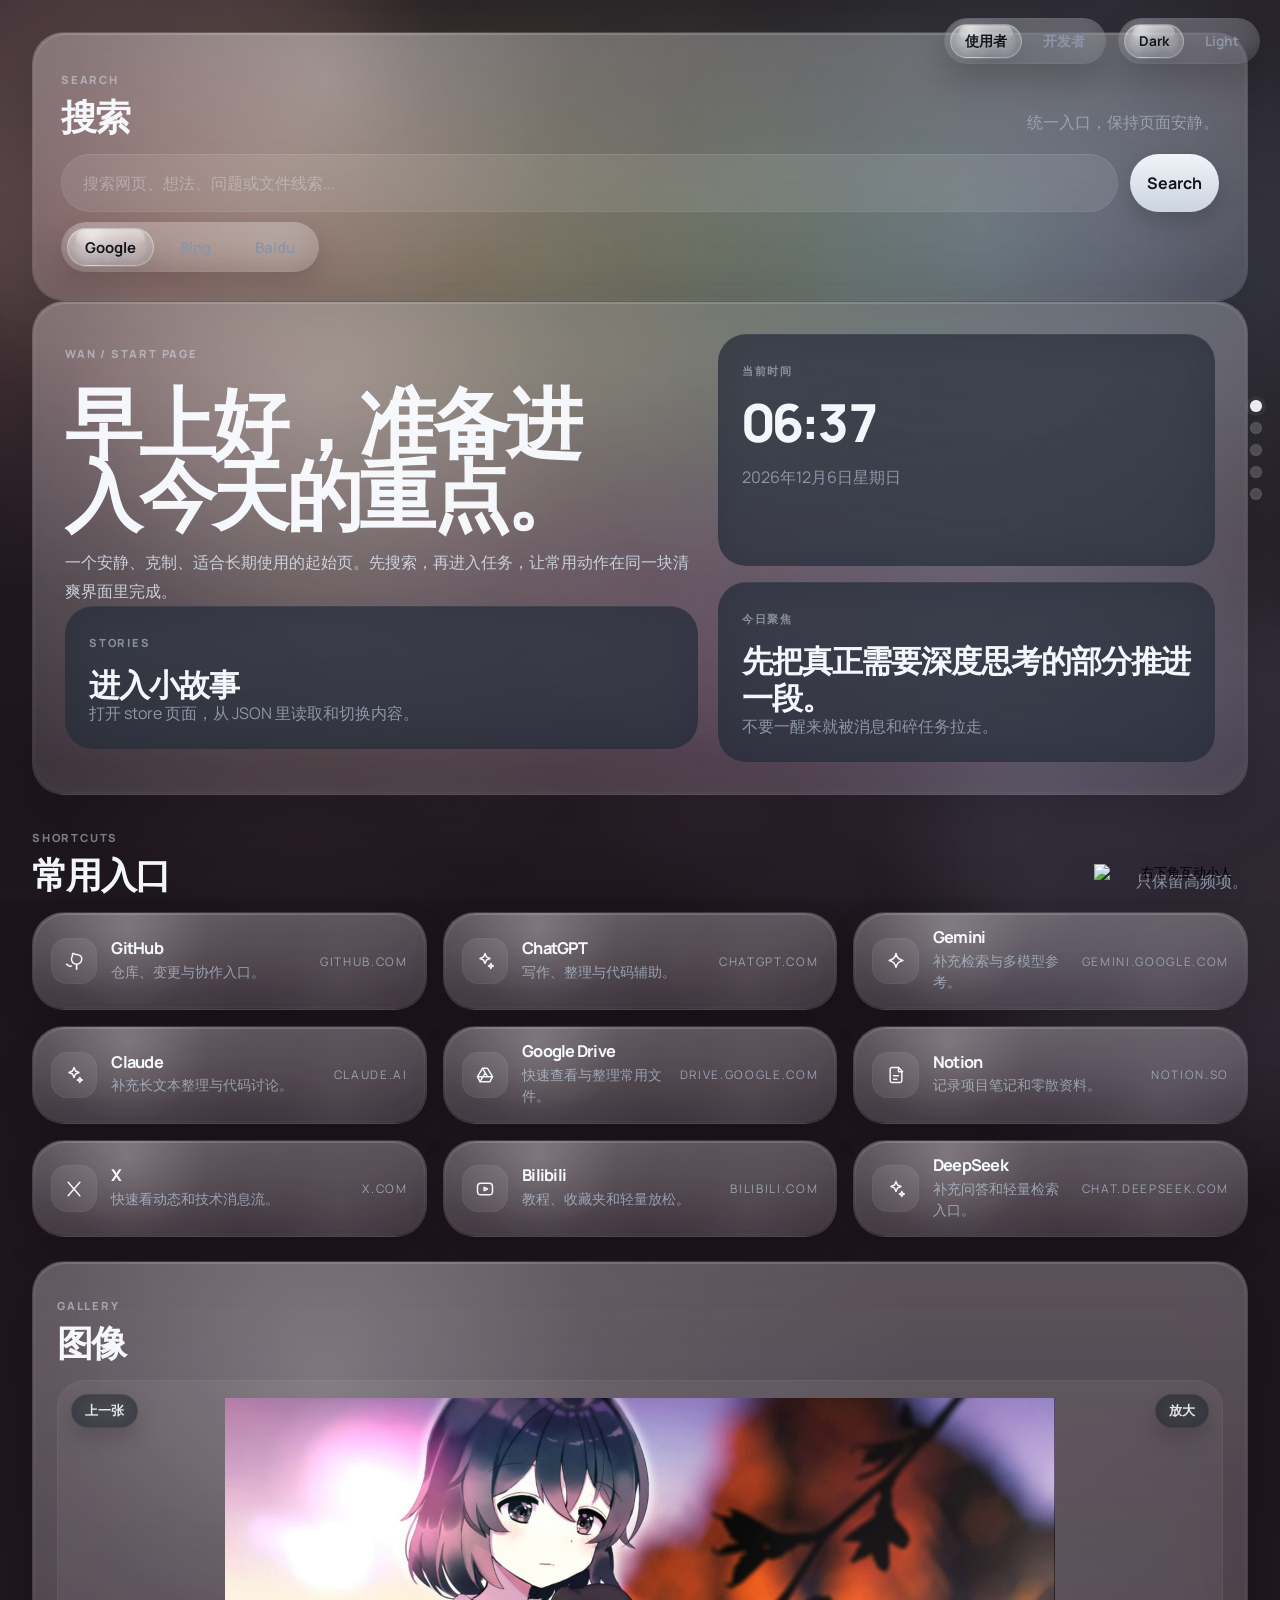
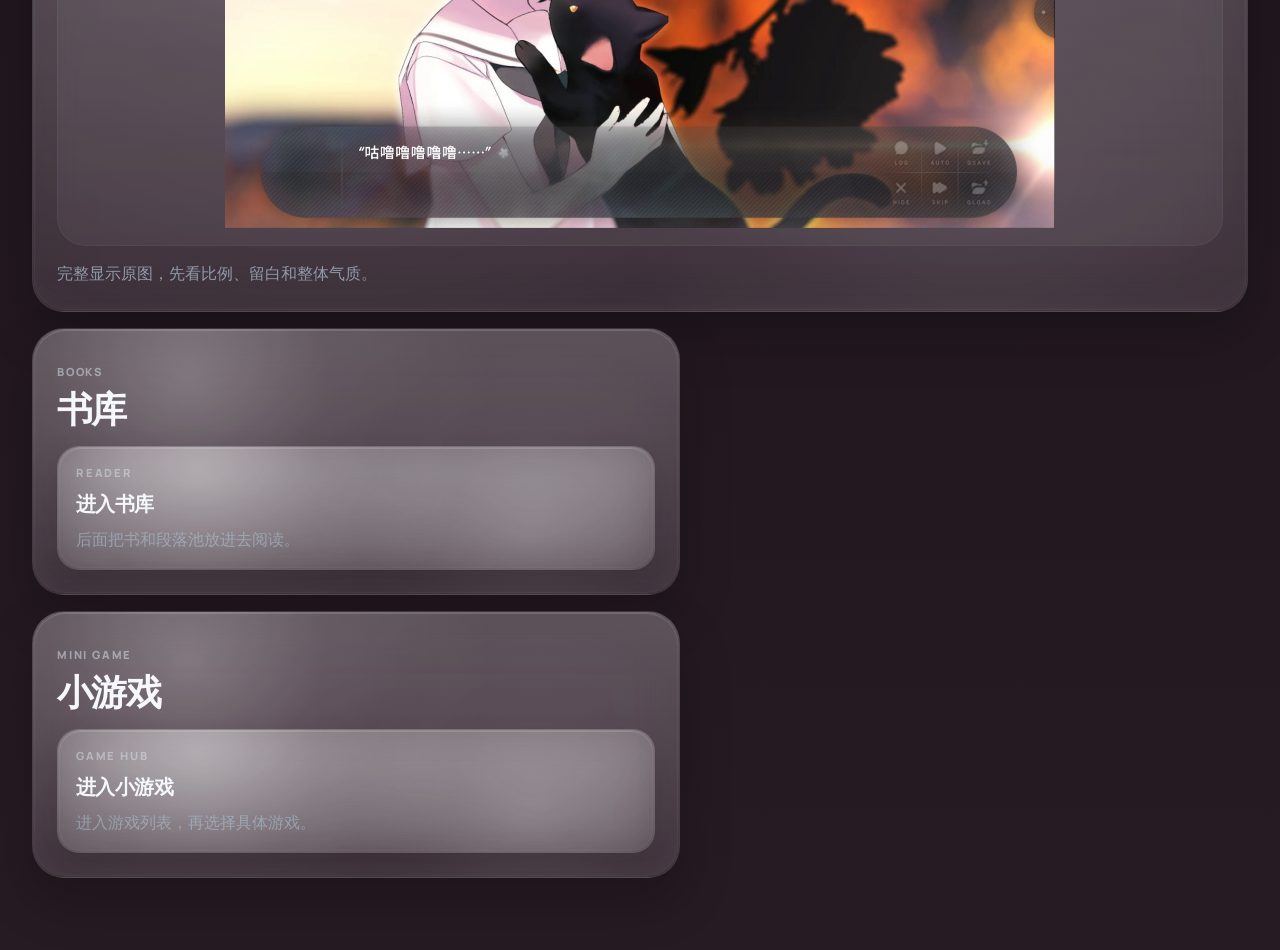
==== commit 8cf321d1: "Add developer mode toggle for API debugging" ====
--- a/index.html
+++ b/index.html
@@ -22,10 +22,18 @@
       <div class="ambient ambient-top"></div>
       <div class="ambient ambient-bottom"></div>
 
-      <div class="theme-switch" role="group" aria-label="主题切换">
-        <span class="segment-highlight" aria-hidden="true"></span>
-        <button id="themeDarkButton" class="theme-button is-active" type="button" aria-pressed="true">Dark</button>
-        <button id="themeLightButton" class="theme-button" type="button" aria-pressed="false">Light</button>
+      <div class="top-switches">
+        <div class="mode-switch" role="group" aria-label="页面模式切换">
+          <span class="segment-highlight" aria-hidden="true"></span>
+          <button id="userModeButton" class="mode-button is-active" type="button" aria-pressed="true">使用者</button>
+          <button id="developerModeButton" class="mode-button" type="button" aria-pressed="false">开发者</button>
+        </div>
+
+        <div class="theme-switch" role="group" aria-label="主题切换">
+          <span class="segment-highlight" aria-hidden="true"></span>
+          <button id="themeDarkButton" class="theme-button is-active" type="button" aria-pressed="true">Dark</button>
+          <button id="themeLightButton" class="theme-button" type="button" aria-pressed="false">Light</button>
+        </div>
       </div>
 
       <nav class="section-rail" aria-label="页面导航">
@@ -90,13 +98,13 @@
             <button class="engine-pill" type="button" data-engine="baidu">Baidu</button>
           </div>
 
-          <article class="glass-card api-test-card">
+          <article class="glass-card api-test-card developer-only-card" id="apiTestCard">
             <div class="section-heading compact">
               <div>
                 <p class="eyebrow">API LINK</p>
                 <h2>后端连通测试</h2>
               </div>
-              <p class="section-copy">默认走正式后端域名，不再走临时 Tunnel。</p>
+              <p class="section-copy">填写你自己的服务器地址，直接测后端状态。</p>
             </div>
 
             <div class="api-test-form">
@@ -105,7 +113,7 @@
                 id="apiBaseInput"
                 type="url"
                 inputmode="url"
-                placeholder="https://start-page-api.onrender.com"
+                placeholder="自动推导当前主机:8000，也可手动修改"
                 autocomplete="off"
               />
 
--- a/styles.css
+++ b/styles.css
@@ -132,6 +132,8 @@
 .interactive-panel,
 .link-card,
 .game-entry,
+.mode-switch,
+.mode-button,
 .theme-switch,
 .theme-button,
 .engine-switch,
@@ -175,11 +177,18 @@
   overflow: hidden;
 }
 
-.theme-switch {
+.top-switches {
   position: fixed;
   top: 18px;
   right: 20px;
   z-index: 3;
+  display: flex;
+  align-items: center;
+  gap: 12px;
+}
+
+.theme-switch,
+.mode-switch {
   display: inline-flex;
   gap: 6px;
   padding: 6px;
@@ -199,6 +208,7 @@
 }
 
 .theme-switch::before,
+.mode-switch::before,
 .engine-switch::before {
   content: "";
   position: absolute;
@@ -212,6 +222,7 @@
 }
 
 .theme-switch::after,
+.mode-switch::after,
 .engine-switch::after {
   content: "";
   position: absolute;
@@ -344,7 +355,8 @@
     0 12px 30px rgba(21, 29, 43, 0.08);
 }
 
-.theme-button {
+.theme-button,
+.mode-button {
   position: relative;
   z-index: 1;
   min-height: 34px;
@@ -363,12 +375,15 @@
 }
 
 .theme-button:hover,
-.theme-button:focus-visible {
+.theme-button:focus-visible,
+.mode-button:hover,
+.mode-button:focus-visible {
   transform: translateY(-1px);
   outline: none;
 }
 
-.theme-button.is-active {
+.theme-button.is-active,
+.mode-button.is-active {
   color: #12161d;
   text-shadow: 0 1px 0 rgba(255, 255, 255, 0.14);
 }
@@ -381,7 +396,16 @@
     var(--liquid-shell-shadow);
 }
 
-body[data-theme="light"] .theme-button.is-active {
+body[data-theme="light"] .mode-switch {
+  background: var(--liquid-shell-bg);
+  box-shadow:
+    inset 0 1px 0 var(--liquid-shell-highlight),
+    inset 0 0 0 1px var(--liquid-shell-border),
+    var(--liquid-shell-shadow);
+}
+
+body[data-theme="light"] .theme-button.is-active,
+body[data-theme="light"] .mode-button.is-active {
   color: #fff;
 }
 
@@ -899,6 +923,27 @@
   padding: 22px;
 }
 
+.developer-only-card {
+  transition:
+    opacity 180ms ease,
+    transform 220ms ease,
+    max-height 220ms ease,
+    margin 220ms ease,
+    padding 220ms ease;
+  overflow: hidden;
+}
+
+body[data-app-mode="user"] .developer-only-card {
+  opacity: 0;
+  transform: translateY(-10px);
+  pointer-events: none;
+  max-height: 0;
+  margin-top: 0;
+  padding-top: 0;
+  padding-bottom: 0;
+  border-width: 0;
+}
+
 .api-test-form {
   display: grid;
   gap: 12px;
@@ -962,7 +1007,7 @@
 .api-result-panel {
   position: relative;
   z-index: 1;
-  width: min(100%, 420px);
+  width: min(100%, 680px);
   padding: 24px;
   border-radius: 28px;
 }
@@ -978,6 +1023,8 @@
 .api-result-body {
   margin: 14px 0 0;
   color: var(--text-soft);
+  font-family: "SFMono-Regular", "JetBrains Mono", "Fira Code", "Cascadia Code", monospace;
+  font-size: 0.94rem;
   line-height: 1.75;
   white-space: pre-wrap;
   word-break: break-word;
@@ -1019,21 +1066,25 @@
 }
 
 .theme-switch.is-pressing .segment-highlight,
+.mode-switch.is-pressing .segment-highlight,
 .engine-switch.is-pressing .segment-highlight {
   transform: scaleX(calc(var(--liquid-bubble-scale) * 1.04)) scaleY(0.94);
 }
 
 .theme-button:hover,
+.mode-button:hover,
 .engine-pill:hover {
   color: rgba(243, 246, 251, 0.88);
 }
 
 body[data-theme="light"] .theme-button:hover,
+body[data-theme="light"] .mode-button:hover,
 body[data-theme="light"] .engine-pill:hover {
   color: rgba(32, 38, 47, 0.8);
 }
 
 .theme-switch:focus-within,
+.mode-switch:focus-within,
 .engine-switch:focus-within {
   box-shadow:
     inset 0 1px 0 var(--liquid-shell-highlight),
@@ -1045,6 +1096,7 @@
 
 @supports not ((backdrop-filter: blur(1px)) or (-webkit-backdrop-filter: blur(1px))) {
   .theme-switch,
+  .mode-switch,
   .engine-switch,
   .segment-highlight {
     backdrop-filter: none;
@@ -1052,11 +1104,13 @@
   }
 
   .theme-switch,
+  .mode-switch,
   .engine-switch {
     background: rgba(34, 40, 52, 0.82);
   }
 
   body[data-theme="light"] .theme-switch,
+  body[data-theme="light"] .mode-switch,
   body[data-theme="light"] .engine-switch {
     background: rgba(255, 255, 255, 0.88);
   }
@@ -1559,9 +1613,16 @@
     padding: 18px 14px 42px;
   }
 
-  .theme-switch {
+  .top-switches {
     top: 12px;
     right: 14px;
+    gap: 10px;
+  }
+
+  .theme-switch,
+  .mode-switch {
+    transform: scale(0.96);
+    transform-origin: top right;
   }
 
   .section-rail {
@@ -1618,6 +1679,12 @@
 }
 
 @media (max-width: 560px) {
+  .top-switches {
+    top: 10px;
+    right: 10px;
+    gap: 8px;
+  }
+
   .section-rail {
     top: auto;
     bottom: 18px;
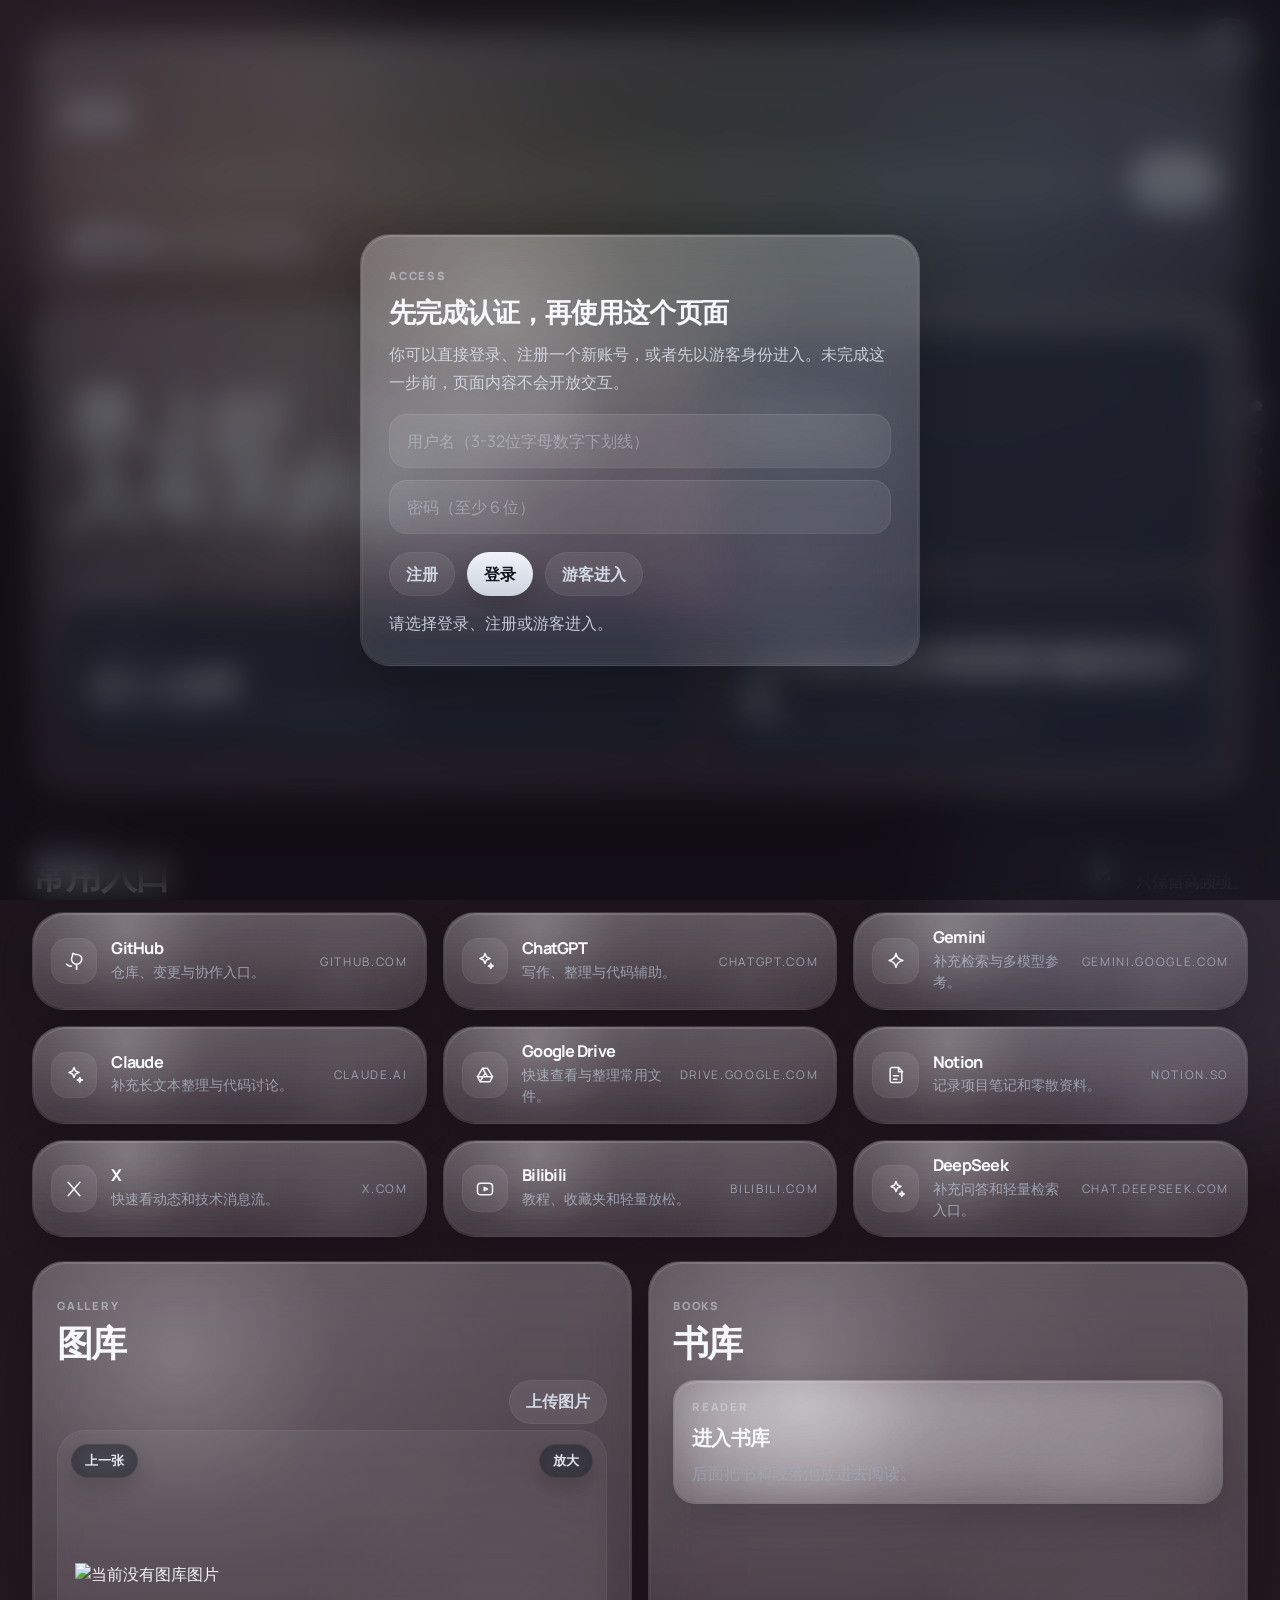
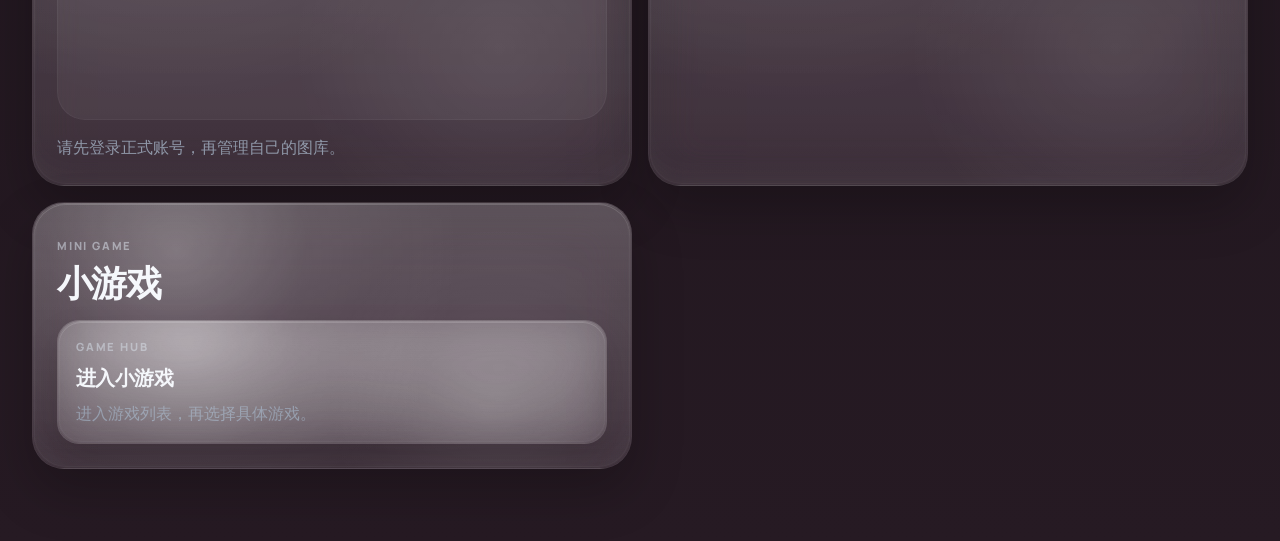
==== commit ded0e5f8: "Add personal page and user-scoped media/books UI" ====
--- a/index.html
+++ b/index.html
@@ -22,19 +22,9 @@
       <div class="ambient ambient-top"></div>
       <div class="ambient ambient-bottom"></div>
 
-      <div class="top-switches">
-        <div class="mode-switch" role="group" aria-label="页面模式切换">
-          <span class="segment-highlight" aria-hidden="true"></span>
-          <button id="userModeButton" class="mode-button is-active" type="button" aria-pressed="true">使用者</button>
-          <button id="developerModeButton" class="mode-button" type="button" aria-pressed="false">开发者</button>
-        </div>
-
-        <div class="theme-switch" role="group" aria-label="主题切换">
-          <span class="segment-highlight" aria-hidden="true"></span>
-          <button id="themeDarkButton" class="theme-button is-active" type="button" aria-pressed="true">Dark</button>
-          <button id="themeLightButton" class="theme-button" type="button" aria-pressed="false">Light</button>
-        </div>
-      </div>
+      <a id="settingsAvatarButton" class="settings-avatar-button" href="./personal/index.html" aria-label="进入用户设置页面">
+        <span id="settingsAvatarInitials" class="settings-avatar-initials">WA</span>
+      </a>
 
       <nav class="section-rail" aria-label="页面导航">
         <span class="rail-indicator" id="railIndicator" aria-hidden="true"></span>
@@ -141,27 +131,32 @@
         </section>
 
         <section class="dashboard-grid">
-          <article class="glass-card gallery-card" id="gallerySection">
-            <div class="section-heading compact">
-              <div>
-                <p class="eyebrow">GALLERY</p>
-                <h2>图像</h2>
-              </div>
-            </div>
-
-            <div class="gallery-frame interactive-panel" id="galleryFrame" role="button" tabindex="0" aria-label="点击切换图片">
-              <button id="galleryPrevButton" class="gallery-nav-button gallery-prev-button" type="button" aria-label="查看上一张图片">
-                上一张
-              </button>
-              <button id="galleryZoomButton" class="gallery-zoom-button" type="button" aria-label="放大查看当前图片">
-                放大
-              </button>
-              <img id="galleryImage" src="./assets/gallery/hero-reference.jpg" alt="Gallery preview" />
-            </div>
-            <p id="galleryCaption" class="section-copy gallery-caption">完整显示原图，观察比例与气质。</p>
-          </article>
-
           <div class="widgets-stack" id="widgetsSection">
+            <article class="glass-card widget-card gallery-card" id="gallerySection">
+              <div class="section-heading compact">
+                <div>
+                  <p class="eyebrow">GALLERY</p>
+                  <h2>图库</h2>
+                </div>
+              </div>
+
+              <div class="gallery-upload-actions">
+                <input id="galleryUploadInput" type="file" accept="image/*" hidden />
+                <button id="galleryUploadButton" class="subtle-button" type="button">上传图片</button>
+              </div>
+
+              <div class="gallery-frame interactive-panel" id="galleryFrame" role="button" tabindex="0" aria-label="点击切换图片">
+                <button id="galleryPrevButton" class="gallery-nav-button gallery-prev-button" type="button" aria-label="查看上一张图片">
+                  上一张
+                </button>
+                <button id="galleryZoomButton" class="gallery-zoom-button" type="button" aria-label="放大查看当前图片">
+                  放大
+                </button>
+                <img id="galleryImage" src="./assets/gallery/hero-reference.jpg" alt="Gallery preview" />
+              </div>
+              <p id="galleryCaption" class="section-copy gallery-caption">当前图库为空时，这里会提示先登录并上传图片。</p>
+            </article>
+
             <article class="glass-card widget-card">
               <div class="section-heading compact">
                 <div>
@@ -190,6 +185,24 @@
                 <strong>进入小游戏</strong>
                 <span class="quote-meta">进入游戏列表，再选择具体游戏。</span>
               </a>
+            </article>
+
+            <article class="glass-card widget-card developer-only-card debug-log-card" id="debugLogCard">
+              <div class="section-heading compact">
+                <div>
+                  <p class="eyebrow">DEBUG LOG</p>
+                  <h2>调试记录</h2>
+                </div>
+              </div>
+
+              <div class="debug-log-actions">
+                <button id="debugLogClearButton" class="subtle-button" type="button">清空记录</button>
+                <button id="debugLogCopyButton" class="subtle-button" type="button">复制记录</button>
+              </div>
+
+              <div id="debugLogList" class="debug-log-list">
+                <p class="debug-log-empty">开发者模式下的操作记录会显示在这里。</p>
+              </div>
             </article>
           </div>
         </section>
@@ -219,7 +232,35 @@
         <span class="mini-label">API STATUS</span>
         <strong id="apiResultTitle" class="api-result-title">连接结果</strong>
         <p id="apiResultBody" class="api-result-body">等待测试。</p>
-        <button id="apiResultClose" class="primary-button" type="button">关闭</button>
+        <div class="api-result-actions">
+          <button id="apiResultCopy" class="subtle-button" type="button">复制调试信息</button>
+          <button id="apiResultClose" class="primary-button" type="button">关闭</button>
+        </div>
+      </div>
+    </div>
+
+    <div id="authGateModal" class="auth-gate-modal" aria-hidden="true">
+      <div class="auth-gate-backdrop"></div>
+      <div class="auth-gate-panel glass-card" role="dialog" aria-modal="true" aria-labelledby="authGateTitle">
+        <span class="mini-label">ACCESS</span>
+        <strong id="authGateTitle" class="auth-gate-title">先完成认证，再使用这个页面</strong>
+        <p class="auth-gate-copy">你可以直接登录、注册一个新账号，或者先以游客身份进入。未完成这一步前，页面内容不会开放交互。</p>
+
+        <div class="auth-form-grid auth-gate-form-grid">
+          <label class="sr-only" for="authUsernameInput">用户名</label>
+          <input id="authUsernameInput" class="auth-input" type="text" placeholder="用户名（3-32位字母数字下划线）" autocomplete="username" />
+
+          <label class="sr-only" for="authPasswordInput">密码</label>
+          <input id="authPasswordInput" class="auth-input" type="password" placeholder="密码（至少 6 位）" autocomplete="current-password" />
+        </div>
+
+        <div class="auth-actions auth-gate-actions">
+          <button id="authRegisterButton" class="subtle-button" type="button">注册</button>
+          <button id="authLoginButton" class="primary-button" type="button">登录</button>
+          <button id="authGuestButton" class="subtle-button" type="button">游客进入</button>
+        </div>
+
+        <p id="authGateResultText" class="api-status-text">请选择登录、注册或游客进入。</p>
       </div>
     </div>
 
--- a/styles.css
+++ b/styles.css
@@ -113,6 +113,14 @@
   cursor: grabbing;
 }
 
+body[data-auth-locked="true"] {
+  overflow: hidden;
+}
+
+body[data-auth-locked="true"] .page-shell {
+  pointer-events: none;
+}
+
 body,
 body *:not(input):not(textarea):not([contenteditable="true"]) {
   -webkit-user-select: none;
@@ -177,14 +185,50 @@
   overflow: hidden;
 }
 
-.top-switches {
+.settings-avatar-button {
   position: fixed;
   top: 18px;
   right: 20px;
   z-index: 3;
-  display: flex;
+  display: inline-flex;
   align-items: center;
-  gap: 12px;
+  justify-content: center;
+  width: 62px;
+  height: 62px;
+  padding: 0;
+  border: 1px solid rgba(255, 255, 255, 0.08);
+  border-radius: 999px;
+  background: var(--liquid-shell-bg);
+  box-shadow:
+    inset 0 1px 0 var(--liquid-shell-highlight),
+    inset 0 0 0 1px var(--liquid-shell-border),
+    var(--liquid-shell-shadow);
+  backdrop-filter: blur(28px) saturate(148%);
+  -webkit-backdrop-filter: blur(28px) saturate(148%);
+  cursor: pointer;
+  transition: transform 180ms ease, box-shadow 180ms ease;
+}
+
+.settings-avatar-button:hover,
+.settings-avatar-button:focus-visible {
+  transform: translateY(-2px);
+  outline: none;
+}
+
+.settings-avatar-initials {
+  display: inline-flex;
+  align-items: center;
+  justify-content: center;
+  width: 46px;
+  height: 46px;
+  border-radius: 999px;
+  background: var(--liquid-bubble-bg);
+  border: 1px solid var(--liquid-bubble-border);
+  box-shadow: var(--liquid-bubble-shadow);
+  color: #12161d;
+  font-size: 0.95rem;
+  font-weight: 800;
+  letter-spacing: 0.08em;
 }
 
 .theme-switch,
@@ -973,6 +1017,159 @@
   flex-wrap: wrap;
 }
 
+.auth-status-block {
+  display: grid;
+  gap: 6px;
+  margin-top: 4px;
+  padding: 18px;
+  border-radius: 24px;
+  background: rgba(255, 255, 255, 0.05);
+  box-shadow: inset 0 0 0 1px rgba(255, 255, 255, 0.04);
+}
+
+.auth-status-title {
+  font-size: 1.2rem;
+  line-height: 1.2;
+  letter-spacing: -0.02em;
+}
+
+.auth-form-grid {
+  display: grid;
+  gap: 12px;
+  margin-top: 14px;
+}
+
+.auth-input {
+  width: 100%;
+  min-height: 54px;
+  padding: 0 18px;
+  border: 0;
+  border-radius: 18px;
+  background: rgba(255, 255, 255, 0.08);
+  color: var(--text);
+  font: inherit;
+  box-shadow:
+    inset 0 0 0 1px rgba(255, 255, 255, 0.05),
+    inset 0 1px 0 rgba(255, 255, 255, 0.05);
+}
+
+.auth-input::placeholder {
+  color: rgba(205, 211, 222, 0.46);
+}
+
+.auth-actions,
+.debug-log-actions {
+  display: flex;
+  gap: 12px;
+  flex-wrap: wrap;
+  margin-top: 14px;
+}
+
+.auth-gate-modal {
+  position: fixed;
+  inset: 0;
+  z-index: 18;
+  display: grid;
+  place-items: center;
+  padding: 24px;
+  opacity: 0;
+  pointer-events: none;
+  transition: opacity 220ms ease;
+}
+
+.auth-gate-modal.is-open {
+  opacity: 1;
+  pointer-events: auto;
+}
+
+.auth-gate-backdrop {
+  position: absolute;
+  inset: 0;
+  background: rgba(8, 10, 16, 0.56);
+  backdrop-filter: blur(16px) saturate(130%);
+  -webkit-backdrop-filter: blur(16px) saturate(130%);
+}
+
+.auth-gate-panel {
+  position: relative;
+  z-index: 1;
+  width: min(100%, 560px);
+  padding: 28px;
+  border-radius: 30px;
+}
+
+.auth-gate-title {
+  display: block;
+  margin-top: 12px;
+  font-size: 1.7rem;
+  line-height: 1.08;
+  letter-spacing: -0.035em;
+}
+
+.auth-gate-copy {
+  margin: 14px 0 0;
+  color: var(--text-soft);
+  line-height: 1.75;
+}
+
+.auth-gate-form-grid {
+  margin-top: 18px;
+}
+
+.auth-gate-actions {
+  margin-top: 18px;
+}
+
+.debug-log-list {
+  display: grid;
+  gap: 12px;
+  margin-top: 14px;
+}
+
+.debug-log-item {
+  padding: 14px 16px;
+  border-radius: 20px;
+  background: rgba(255, 255, 255, 0.05);
+  box-shadow: inset 0 0 0 1px rgba(255, 255, 255, 0.04);
+}
+
+.debug-log-head {
+  display: flex;
+  justify-content: space-between;
+  gap: 12px;
+  align-items: center;
+  color: var(--text);
+  font-size: 0.92rem;
+}
+
+.debug-log-head span {
+  color: var(--text-faint);
+  font-size: 0.78rem;
+  letter-spacing: 0.06em;
+  text-transform: uppercase;
+}
+
+.debug-log-detail {
+  margin: 10px 0 0;
+  white-space: pre-wrap;
+  word-break: break-word;
+  color: var(--text-soft);
+  font-family: "SFMono-Regular", "JetBrains Mono", "Fira Code", "Cascadia Code", monospace;
+  font-size: 0.84rem;
+  line-height: 1.65;
+  -webkit-user-select: text;
+  user-select: text;
+}
+
+.debug-log-empty {
+  margin: 0;
+  padding: 14px 16px;
+  border-radius: 20px;
+  background: rgba(255, 255, 255, 0.05);
+  color: var(--text-soft);
+  box-shadow: inset 0 0 0 1px rgba(255, 255, 255, 0.04);
+}
+
 .api-status-text {
   margin: 14px 0 0;
   color: var(--text-soft);
@@ -1028,10 +1225,25 @@
   line-height: 1.75;
   white-space: pre-wrap;
   word-break: break-word;
-}
-
-.api-result-panel .primary-button {
+  -webkit-user-select: text;
+  user-select: text;
+  cursor: text;
+}
+
+.api-result-actions {
+  display: flex;
+  gap: 12px;
+  flex-wrap: wrap;
   margin-top: 18px;
+}
+
+.api-result-panel .primary-button,
+.api-result-panel .subtle-button {
+  margin-top: 0;
+}
+
+body[data-auth-locked="true"] .api-result-modal {
+  z-index: 12;
 }
 
 .engine-pill {
@@ -1242,13 +1454,12 @@
 }
 
 .dashboard-grid {
-  display: grid;
-  grid-template-columns: 1.08fr 0.92fr;
-  gap: var(--space-2);
+  display: block;
 }
 
 .widgets-stack {
   display: grid;
+  grid-template-columns: repeat(2, minmax(0, 1fr));
   gap: var(--space-2);
   align-content: start;
 }
@@ -1259,10 +1470,6 @@
 .function-card,
 .widget-card {
   padding: 24px;
-}
-
-.gallery-card {
-  grid-column: span 2;
 }
 
 .gallery-frame {
@@ -1276,6 +1483,12 @@
   background: rgba(255, 255, 255, 0.05);
   box-shadow: inset 0 0 0 1px rgba(255, 255, 255, 0.04);
   overflow: hidden;
+}
+
+.gallery-upload-actions {
+  display: flex;
+  justify-content: flex-end;
+  margin-top: 4px;
 }
 
 .gallery-nav-button,
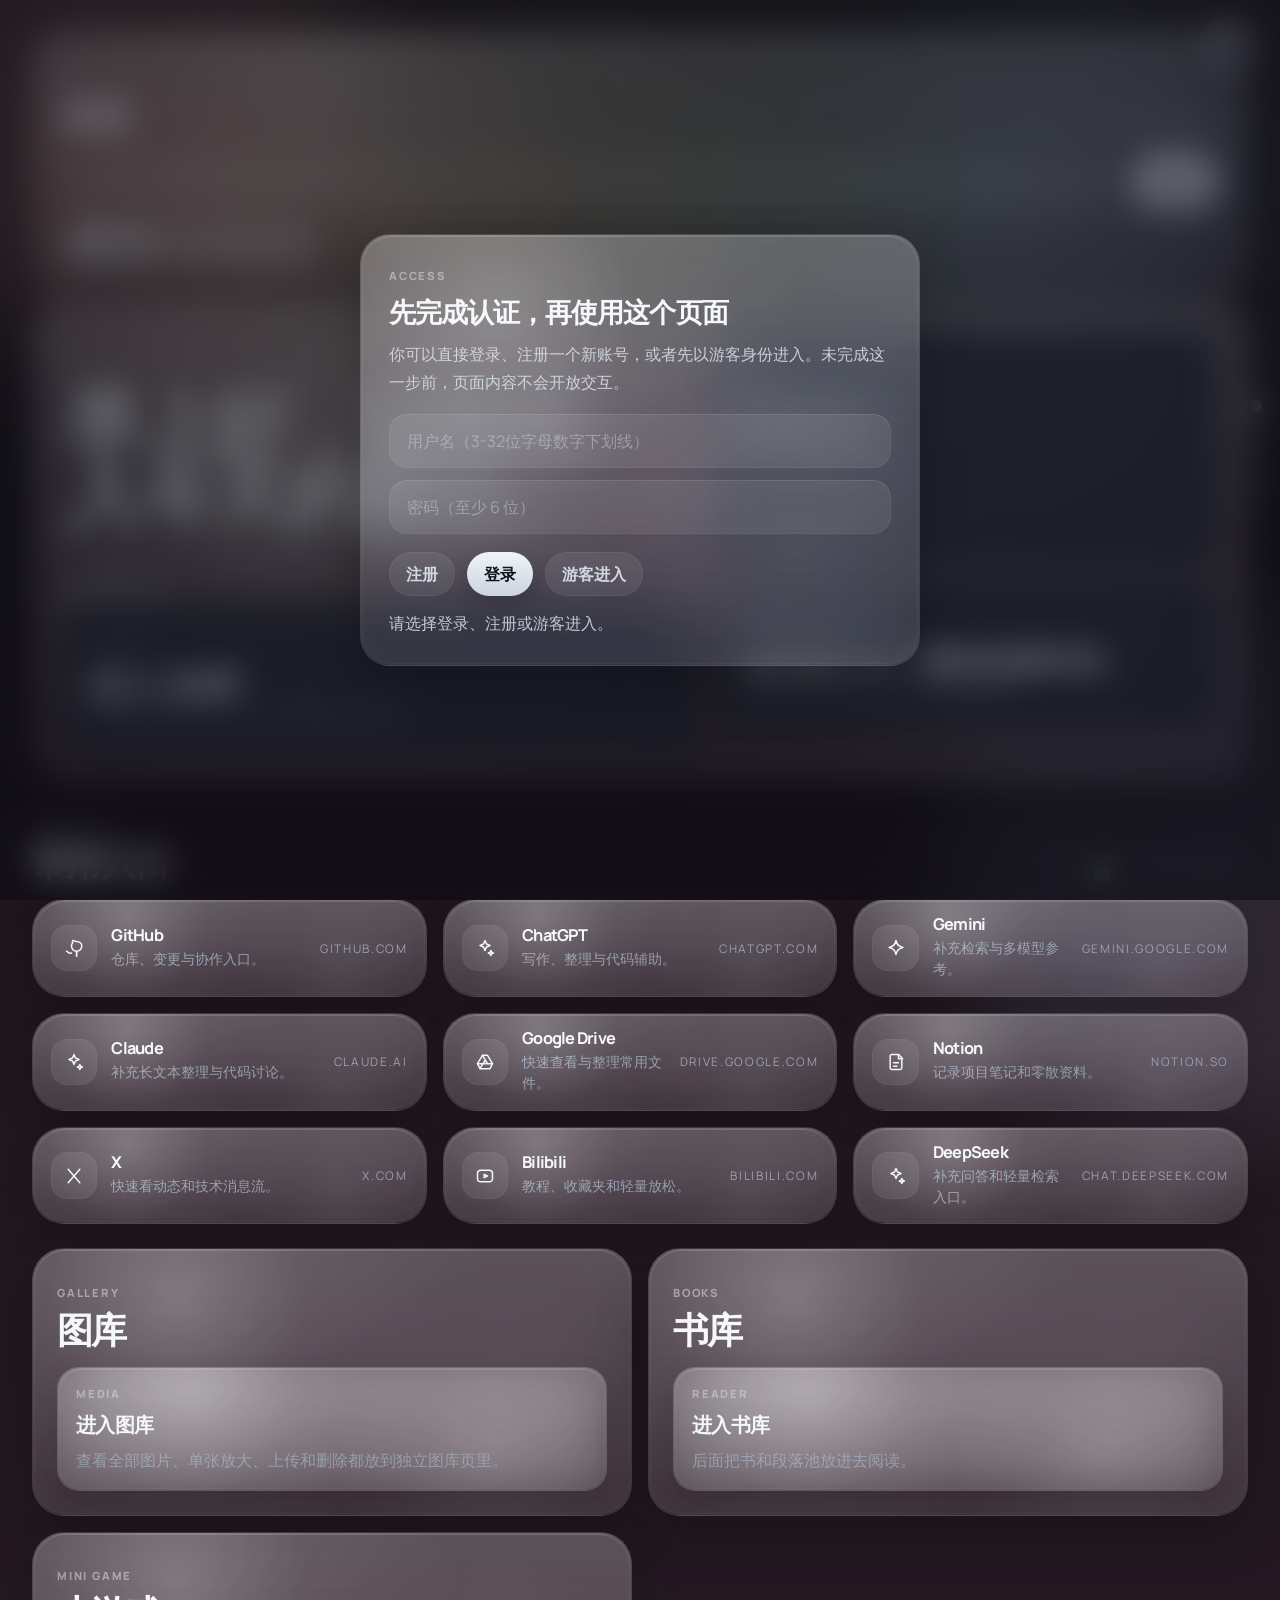
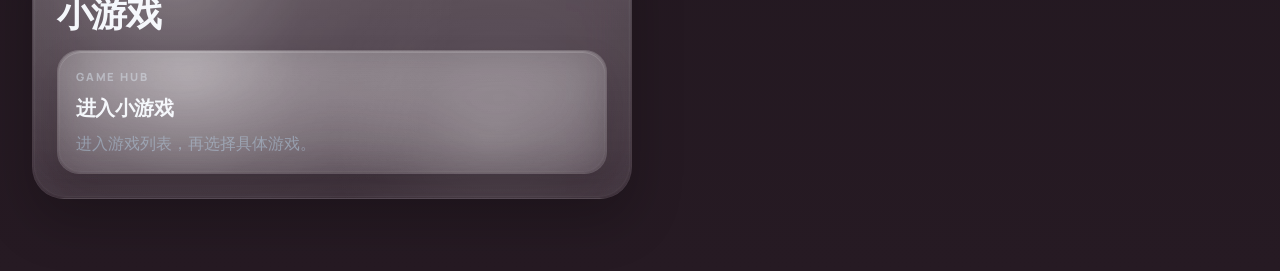
==== commit c45194b3: "Add gallery page and auth mobile fixes" ====
--- a/index.html
+++ b/index.html
@@ -139,22 +139,11 @@
                   <h2>图库</h2>
                 </div>
               </div>
-
-              <div class="gallery-upload-actions">
-                <input id="galleryUploadInput" type="file" accept="image/*" hidden />
-                <button id="galleryUploadButton" class="subtle-button" type="button">上传图片</button>
-              </div>
-
-              <div class="gallery-frame interactive-panel" id="galleryFrame" role="button" tabindex="0" aria-label="点击切换图片">
-                <button id="galleryPrevButton" class="gallery-nav-button gallery-prev-button" type="button" aria-label="查看上一张图片">
-                  上一张
-                </button>
-                <button id="galleryZoomButton" class="gallery-zoom-button" type="button" aria-label="放大查看当前图片">
-                  放大
-                </button>
-                <img id="galleryImage" src="./assets/gallery/hero-reference.jpg" alt="Gallery preview" />
-              </div>
-              <p id="galleryCaption" class="section-copy gallery-caption">当前图库为空时，这里会提示先登录并上传图片。</p>
+              <a class="game-entry" href="./gallery/index.html">
+                <span class="mini-label">MEDIA</span>
+                <strong>进入图库</strong>
+                <span class="quote-meta">查看全部图片、单张放大、上传和删除都放到独立图库页里。</span>
+              </a>
             </article>
 
             <article class="glass-card widget-card">
@@ -220,12 +209,6 @@
       </button>
     </div>
 
-    <div id="galleryLightbox" class="gallery-lightbox" aria-hidden="true">
-      <button id="galleryLightboxClose" class="gallery-lightbox-close" type="button" aria-label="关闭放大预览">关闭</button>
-      <img id="galleryLightboxImage" class="gallery-lightbox-image" src="" alt="" />
-      <p id="galleryLightboxCaption" class="gallery-lightbox-caption"></p>
-    </div>
-
     <div id="apiResultModal" class="api-result-modal" aria-hidden="true">
       <div class="api-result-backdrop" id="apiResultBackdrop"></div>
       <div class="api-result-panel glass-card" role="dialog" aria-modal="true" aria-labelledby="apiResultTitle">
@@ -261,6 +244,13 @@
         </div>
 
         <p id="authGateResultText" class="api-status-text">请选择登录、注册或游客进入。</p>
+        <div id="authGateDebug" class="auth-gate-debug" hidden>
+          <div class="auth-gate-debug-head">
+            <span>AUTH DEBUG</span>
+            <button id="authGateDebugCopy" class="subtle-button" type="button">复制</button>
+          </div>
+          <pre id="authGateDebugBody" class="auth-gate-debug-body"></pre>
+        </div>
       </div>
     </div>
 
--- a/styles.css
+++ b/styles.css
@@ -1094,6 +1094,9 @@
   position: relative;
   z-index: 1;
   width: min(100%, 560px);
+  max-height: calc(100dvh - 48px);
+  overflow-y: auto;
+  -webkit-overflow-scrolling: touch;
   padding: 28px;
   border-radius: 30px;
 }
@@ -1118,6 +1121,42 @@
 
 .auth-gate-actions {
   margin-top: 18px;
+}
+
+.auth-gate-debug {
+  margin-top: 16px;
+  padding: 14px 16px;
+  border-radius: 22px;
+  background:
+    linear-gradient(180deg, rgba(255, 255, 255, 0.1), rgba(255, 255, 255, 0.04)),
+    rgba(255, 255, 255, 0.05);
+  border: 1px solid rgba(255, 255, 255, 0.1);
+  box-shadow:
+    0 12px 28px rgba(0, 0, 0, 0.12),
+    inset 0 1px 0 rgba(255, 255, 255, 0.1);
+  backdrop-filter: blur(20px) saturate(145%);
+  -webkit-backdrop-filter: blur(20px) saturate(145%);
+}
+
+.auth-gate-debug-head {
+  display: flex;
+  align-items: center;
+  justify-content: space-between;
+  gap: 12px;
+  margin-bottom: 10px;
+  color: var(--text-faint);
+  font-size: 0.8rem;
+  letter-spacing: 0.16em;
+}
+
+.auth-gate-debug-body {
+  margin: 0;
+  white-space: pre-wrap;
+  word-break: break-word;
+  font: 500 0.9rem/1.6 "SFMono-Regular", "JetBrains Mono", "Fira Code", monospace;
+  color: var(--text-main);
+  user-select: text;
+  -webkit-user-select: text;
 }
 
 .debug-log-list {
@@ -1822,6 +1861,40 @@
 }
 
 @media (max-width: 640px) {
+  .auth-gate-modal {
+    padding: 12px;
+    place-items: stretch;
+  }
+
+  .auth-gate-panel {
+    width: 100%;
+    max-height: calc(100dvh - 24px);
+    margin: auto 0;
+    padding: 20px 18px;
+    border-radius: 24px;
+  }
+
+  .auth-gate-title {
+    font-size: 1.35rem;
+    line-height: 1.15;
+  }
+
+  .auth-gate-copy {
+    line-height: 1.6;
+    font-size: 0.96rem;
+  }
+
+  .auth-gate-actions {
+    display: grid;
+    grid-template-columns: 1fr;
+    gap: 10px;
+  }
+
+  .auth-gate-debug-body {
+    font-size: 0.82rem;
+    line-height: 1.55;
+  }
+
   .layout {
     padding: 18px 14px 42px;
   }
